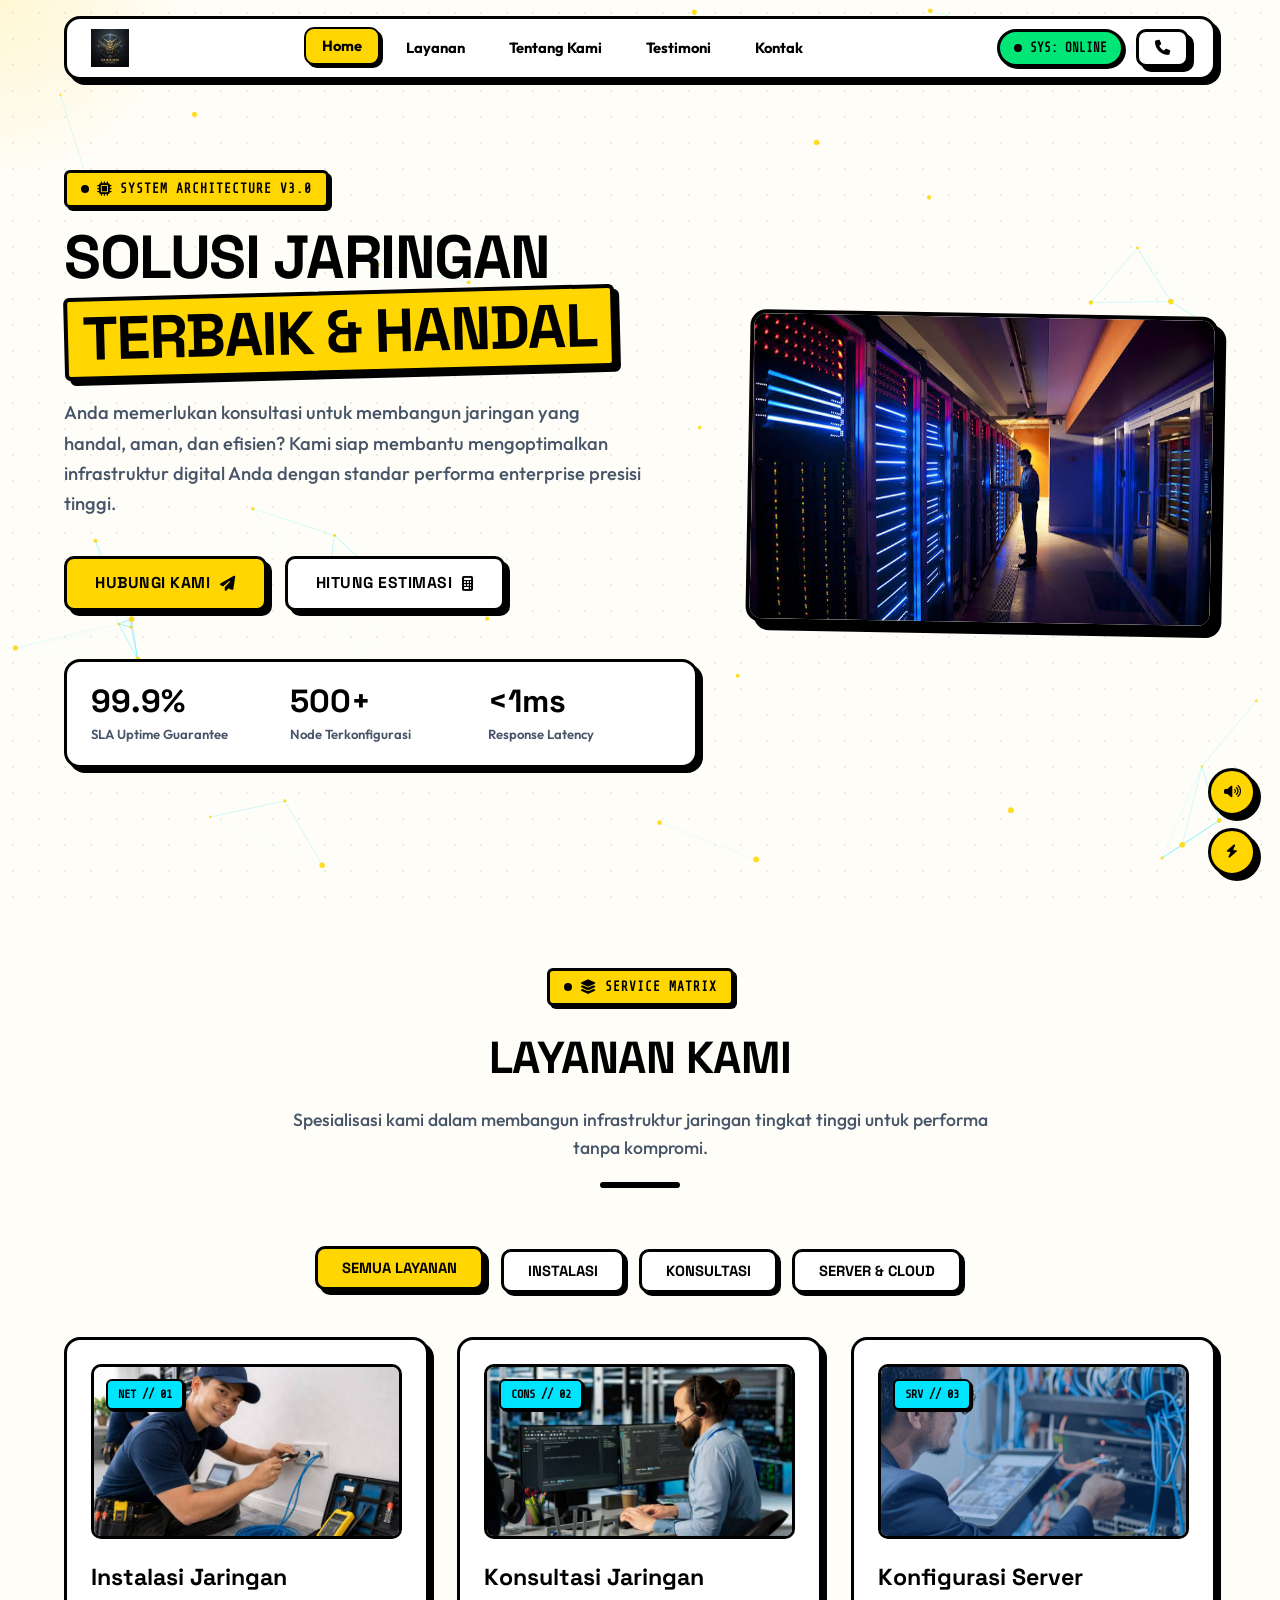
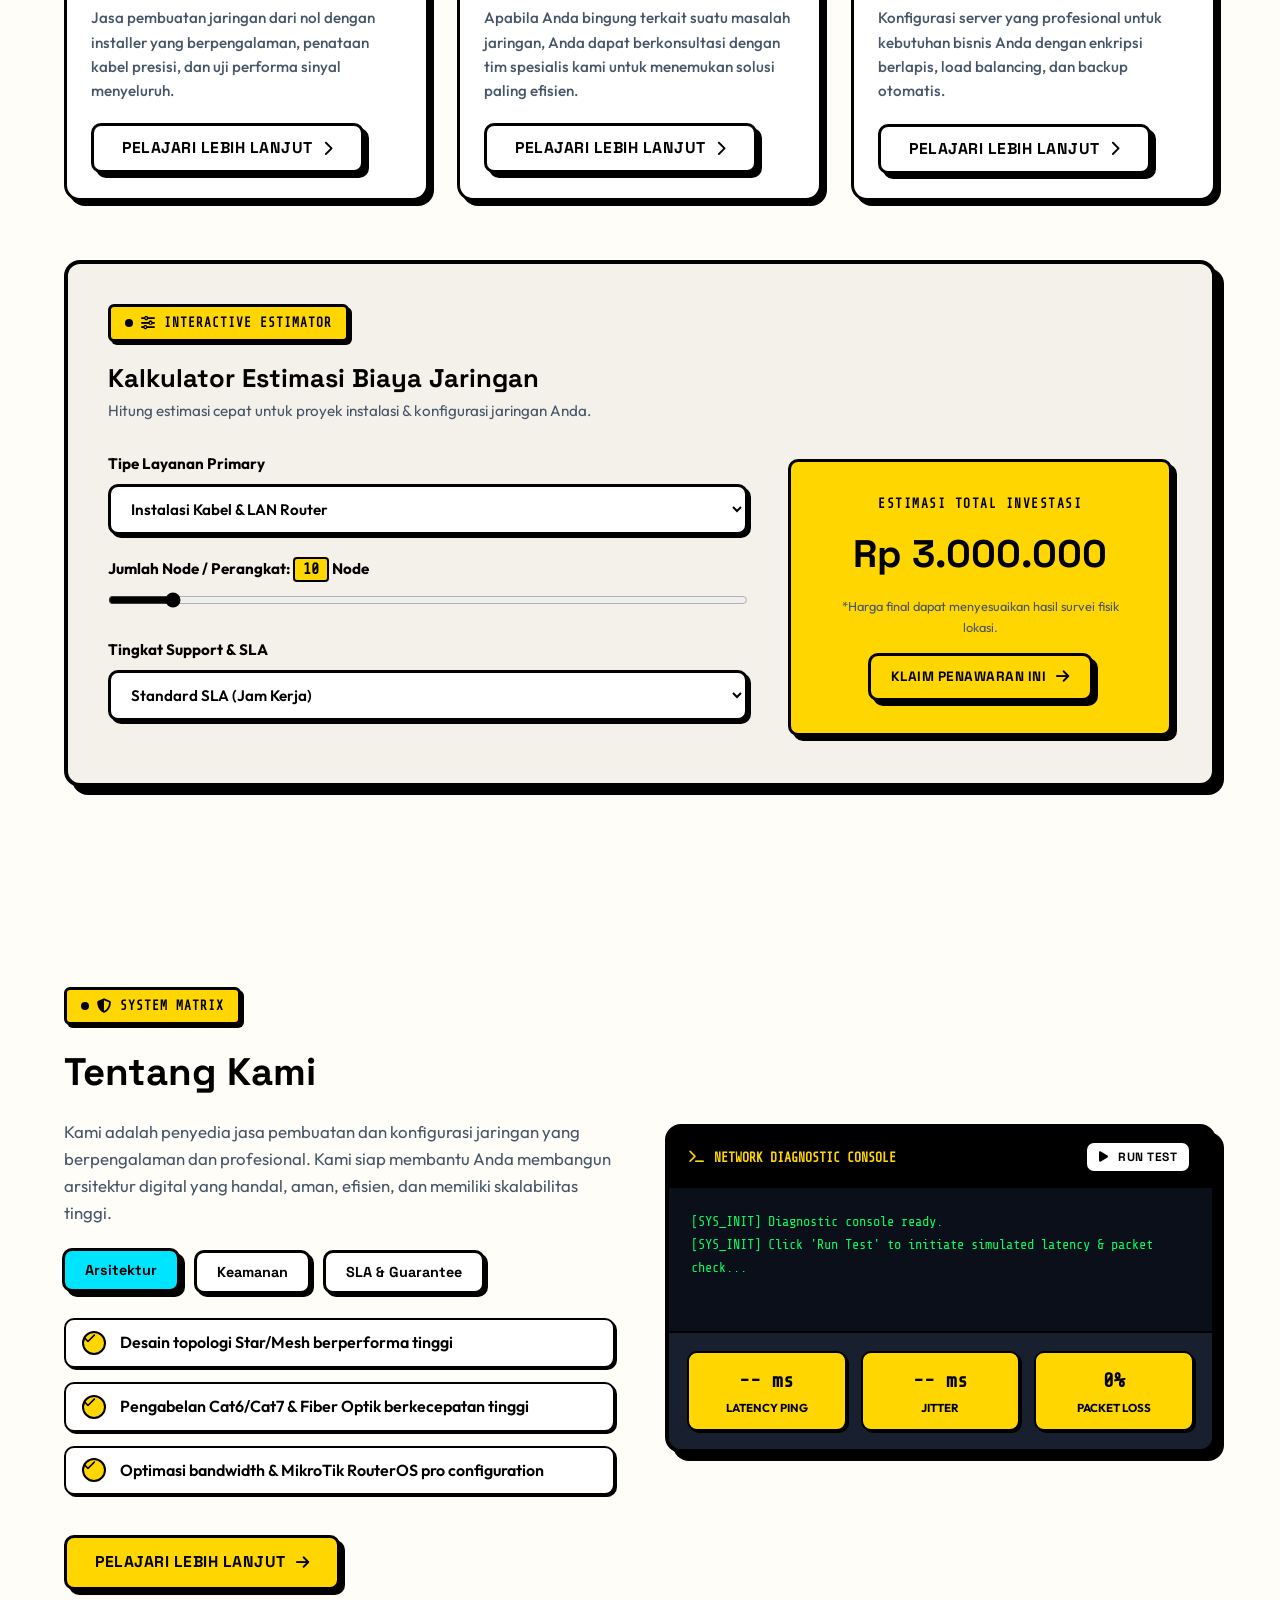
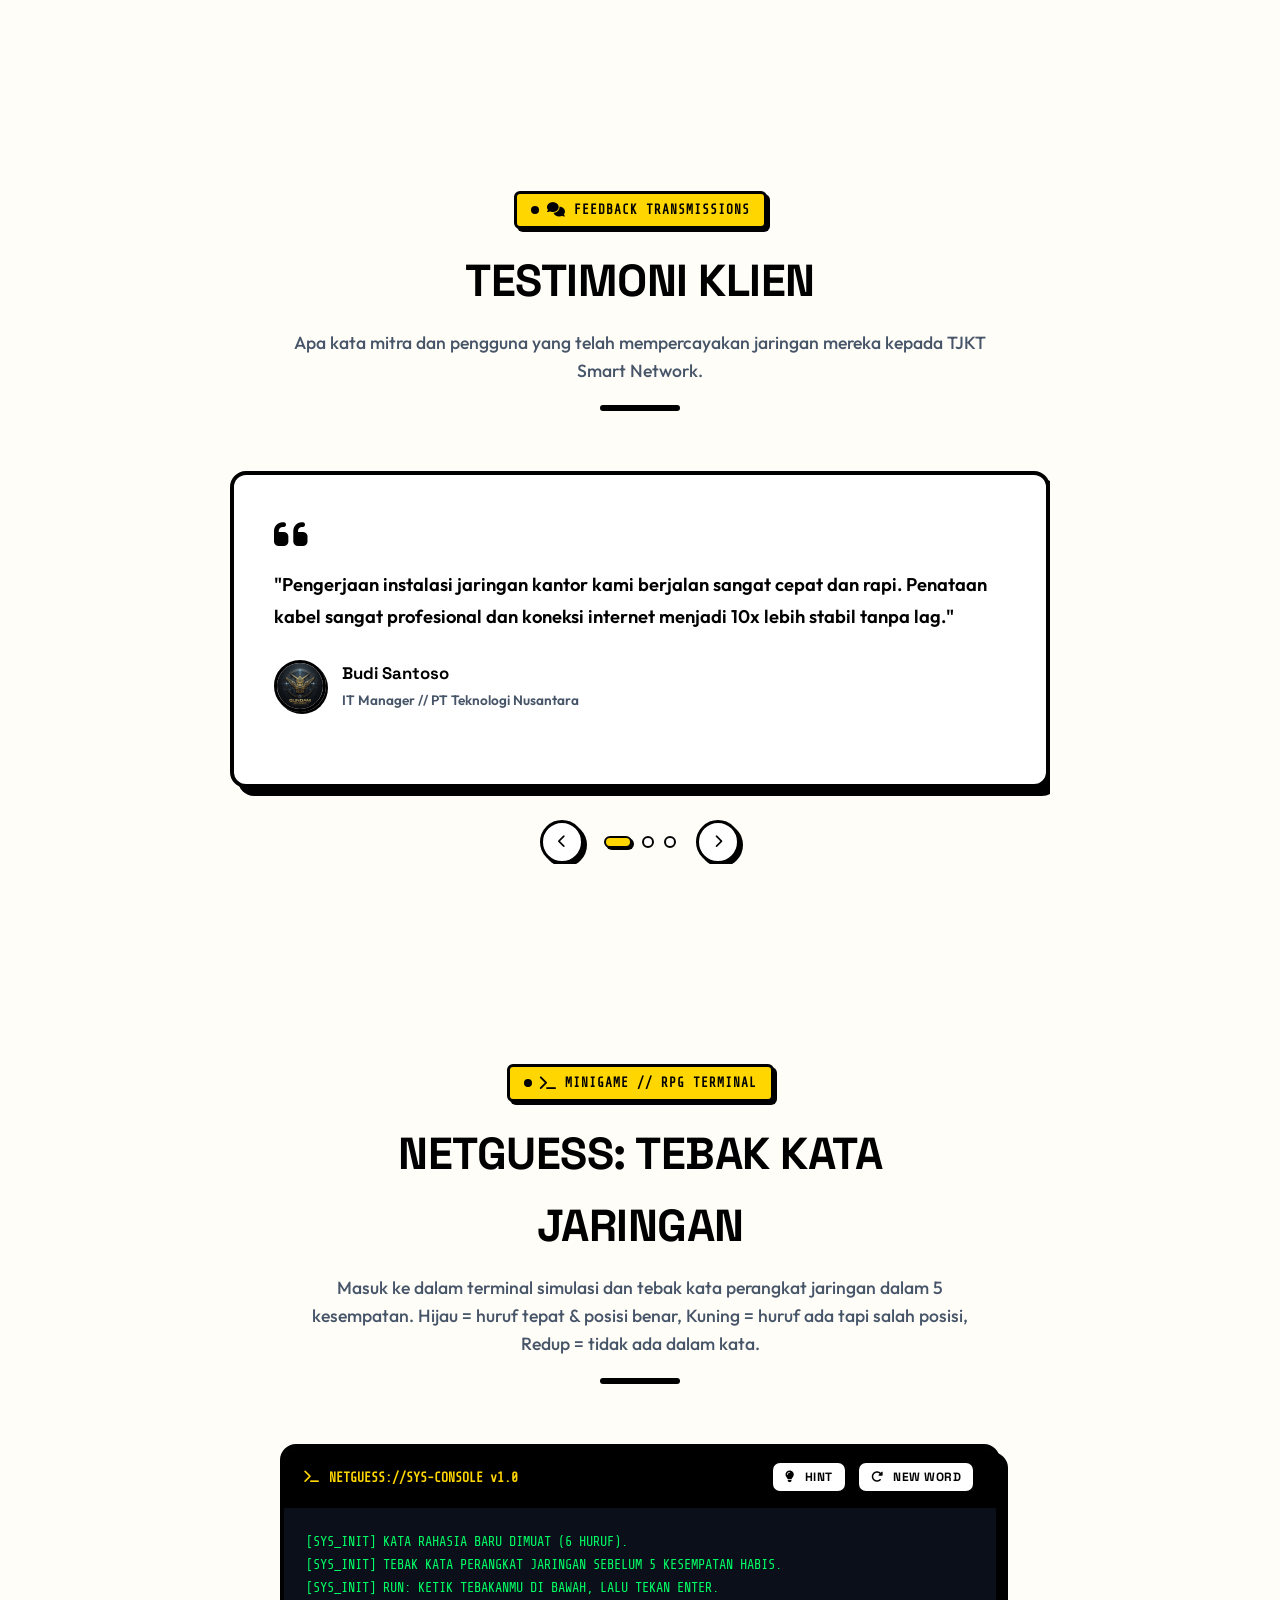
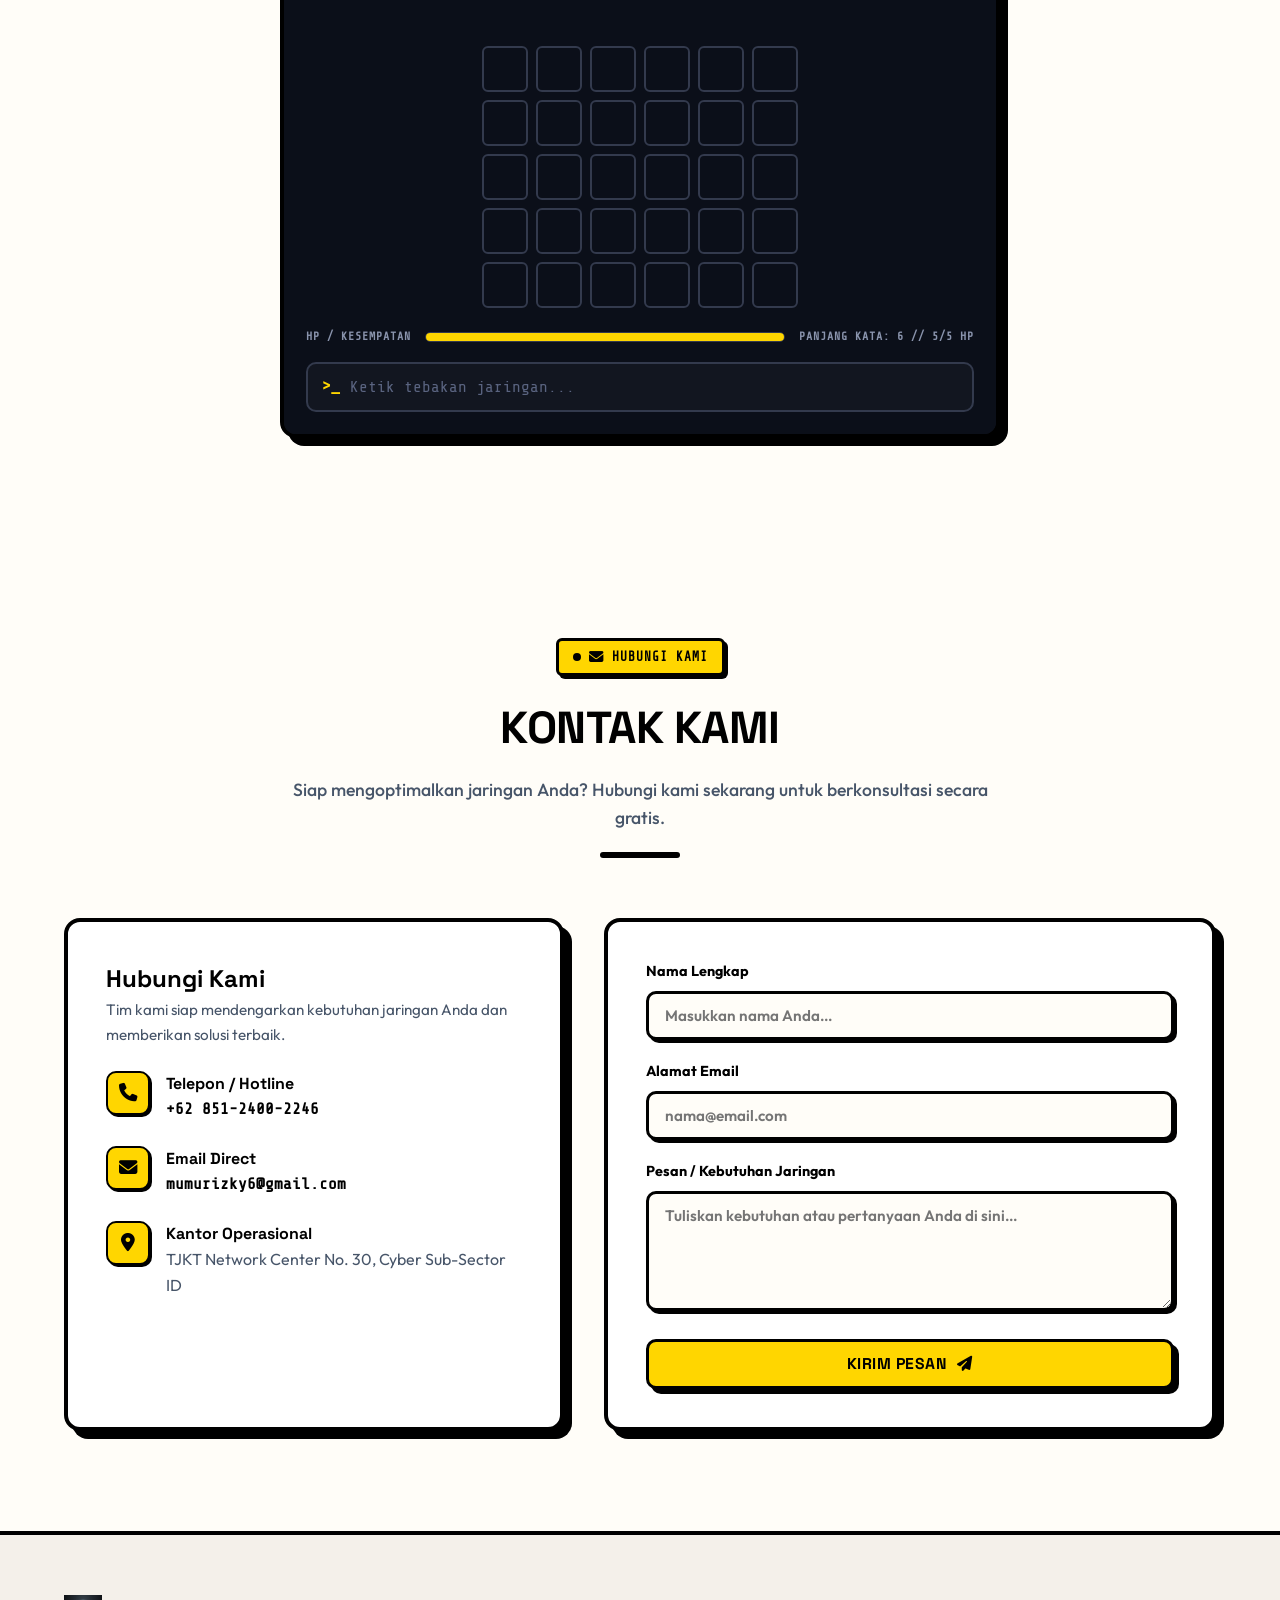
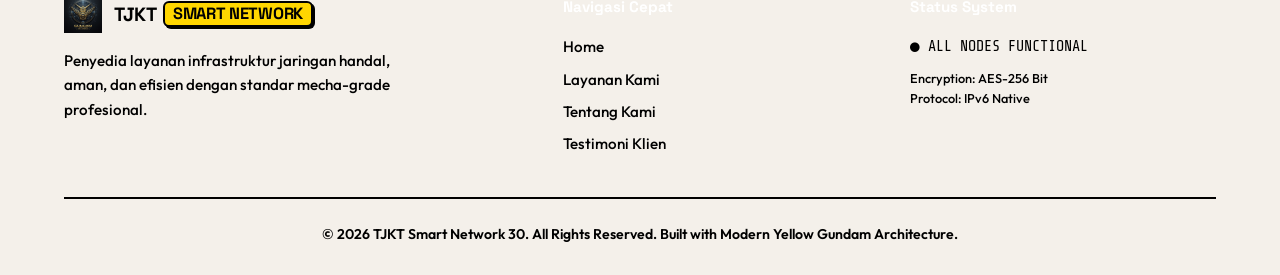
==== index.html @ d160c466 "First Commit" ====
<!DOCTYPE html>
<html lang="id">

<head>
    <meta charset="UTF-8">
    <meta name="viewport" content="width=device-width, initial-scale=1.0">
    <meta name="description"
        content="TJKT Smart Network - Solusi Jaringan Terbaik, Handal, Aman, dan Efisien dengan Teknologi Modern & Support 24/7.">
    <title>TJKT Smart Network || Solusi Jaringan Terbaik</title>
    <link rel="stylesheet" href="style.css">
    <!-- Font Awesome Icons -->
    <link rel="stylesheet" href="https://cdnjs.cloudflare.com/ajax/libs/font-awesome/6.4.0/css/all.min.css">
</head>

<body>
    <!-- Cursor Spotlight Glow Effect -->
    <div id="cursor-spotlight"></div>

    <!-- Scroll Progress Bar -->
    <div id="scroll-progress"></div>

    <!-- Header Navigation -->
    <header id="header">
        <div class="container">
            <nav>
                <a href="#main" class="nav-brand">
                    <img src="./images/gundam-logo.png" alt="TJKT Logo" class="logo-img"
                        onerror="this.src='./images/logo.png'">

                </a>

                <ul class="nav-list">
                    <li><a href="#main" class="nav-link active">Home</a></li>
                    <li><a href="#services" class="nav-link">Layanan</a></li>
                    <li><a href="#about" class="nav-link">Tentang Kami</a></li>
                    <li><a href="#testimonials" class="nav-link">Testimoni</a></li>
                    <li><a href="#contact" class="nav-link">Kontak</a></li>
                </ul>

                <div class="nav-actions">
                    <div class="sys-badge">
                        <span class="dot"></span> SYS: ONLINE
                    </div>
                    <a href="https://wa.me/+6285124002246" class="btn btn-secondary nav-phone-btn">
                        <i class="fa-solid fa-phone btn-icon"></i>
                    </a>
                    <button class="hamburger" id="hamburger-btn" aria-label="Toggle Navigation">
                        <span></span>
                        <span></span>
                        <span></span>
                    </button>
                </div>
            </nav>
        </div>
    </header>

    <!-- Mobile Navigation Drawer -->
    <div class="mobile-nav-backdrop" id="mobile-backdrop"></div>
    <div class="mobile-nav" id="mobile-drawer">
        <div class="sys-badge" style="width: fit-content; margin-bottom: 20px;">
            <span class="dot"></span> SYS: ONLINE
        </div>
        <a href="#main" class="mobile-link">Home</a>
        <a href="#services" class="mobile-link">Layanan</a>
        <a href="#about" class="mobile-link">Tentang Kami</a>
        <a href="#testimonials" class="mobile-link">Testimoni</a>
        <a href="#contact" class="mobile-link">Kontak</a>
        <a href="" class="btn btn-primary" style="margin-top: 20px;">
            <i class="fa-solid fa-phone">0851-2400-2246</i>
        </a>
    </div>

    <!-- MAIN HERO SECTION -->
    <section id="main">
        <canvas id="net-canvas" aria-hidden="true"></canvas>
        <div class="container">
            <div class="hero-wrapper">
                <div class="hero-content" data-fly>
                    <div class="hud-tag">
                        <i class="fa-solid fa-microchip"></i> SYSTEM ARCHITECTURE v3.0
                    </div>
                    <h1 class="hero-title">
                        Solusi Jaringan <br>
                        <span class="highlight">Terbaik & Handal</span>
                    </h1>
                    <p class="hero-subtitle">
                        Anda memerlukan konsultasi untuk membangun jaringan yang handal, aman, dan efisien? Kami siap
                        membantu mengoptimalkan infrastruktur digital Anda dengan standar performa enterprise presisi
                        tinggi.
                    </p>
                    <div class="hero-cta">
                        <a href="#contact" class="btn btn-primary">
                            <span>Hubungi Kami</span>
                            <i class="fa-solid fa-paper-plane btn-icon"></i>
                        </a>
                        <a href="#calculator" class="btn btn-secondary">
                            <span>Hitung Estimasi</span>
                            <i class="fa-solid fa-calculator btn-icon"></i>
                        </a>
                    </div>

                    <!-- Live Stats HUD -->
                    <div class="hero-stats">
                        <div class="stat-item">
                            <div class="stat-number"><span class="counter" data-target="99">0</span>.9%</div>
                            <div class="stat-label">SLA Uptime Guarantee</div>
                        </div>
                        <div class="stat-item">
                            <div class="stat-number"><span class="counter" data-target="500">0</span>+</div>
                            <div class="stat-label">Node Terkonfigurasi</div>
                        </div>
                        <div class="stat-item">
                            <div class="stat-number">&lt;<span class="counter" data-target="1">0</span>ms</div>
                            <div class="stat-label">Response Latency</div>
                        </div>
                    </div>
                </div>

                <div class="hero-visual" data-fly data-fly-speed="1.2">
                    <div class="mecha-frame">
                        <img src="./images/server.jpg" alt="TJKT Network Control Center" class="mecha-img"
                            onerror="this.src='./images/network-engineer.png'">
                    </div>
                </div>
            </div>
        </div>
    </section>

    <!-- SERVICES SECTION -->
    <section id="services">
        <div class="container">
            <div class="section-header" data-reveal>
                <div class="hud-tag"><i class="fa-solid fa-layer-group"></i> SERVICE MATRIX</div>
                <h2>Layanan Kami</h2>
                <p>Spesialisasi kami dalam membangun infrastruktur jaringan tingkat tinggi untuk performa tanpa
                    kompromi.</p>
                <div class="hud-line"></div>
            </div>

            <!-- Services Filter Tabs -->
            <div class="services-filter" data-reveal style="--reveal-delay: 0.1s;">
                <button class="filter-btn active" data-filter="all">Semua Layanan</button>
                <button class="filter-btn" data-filter="instalasi">Instalasi</button>
                <button class="filter-btn" data-filter="konsultasi">Konsultasi</button>
                <button class="filter-btn" data-filter="server">Server & Cloud</button>
            </div>

            <div class="services-grid">
                <!-- Service 1 -->
                <div class="service-card" data-category="instalasi" data-reveal style="--reveal-delay: 0s;">
                    <div class="service-img-wrapper">
                        <span class="service-badge">NET // 01</span>
                        <img src="./images/instalasi-jaringan.jpg" alt="Instalasi Jaringan" class="service-img">
                    </div>
                    <h3>Instalasi Jaringan</h3>
                    <p>Jasa pembuatan jaringan dari nol dengan installer yang berpengalaman, penataan kabel presisi, dan
                        uji performa sinyal menyeluruh.</p>
                    <button class="btn btn-secondary open-modal-btn" data-service="instalasi">
                        Pelajari Lebih Lanjut <i class="fa-solid fa-chevron-right btn-icon"></i>
                    </button>
                </div>

                <!-- Service 2 -->
                <div class="service-card" data-category="konsultasi" data-reveal style="--reveal-delay: 0.15s;">
                    <div class="service-img-wrapper">
                        <span class="service-badge">CONS // 02</span>
                        <img src="./images/it-support.jpg" alt="Konsultasi Jaringan" class="service-img">
                    </div>
                    <h3>Konsultasi Jaringan</h3>
                    <p>Apabila Anda bingung terkait suatu masalah jaringan, Anda dapat berkonsultasi dengan tim
                        spesialis kami untuk menemukan solusi paling efisien.</p>
                    <button class="btn btn-secondary open-modal-btn" data-service="konsultasi">
                        Pelajari Lebih Lanjut <i class="fa-solid fa-chevron-right btn-icon"></i>
                    </button>
                </div>

                <!-- Service 3 -->
                <div class="service-card" data-category="server" data-reveal style="--reveal-delay: 0.3s;">
                    <div class="service-img-wrapper">
                        <span class="service-badge">SRV // 03</span>
                        <img src="./images/instalasi-server.jpg" alt="Konfigurasi Server" class="service-img">
                    </div>
                    <h3>Konfigurasi Server</h3>
                    <p>Konfigurasi server yang profesional untuk kebutuhan bisnis Anda dengan enkripsi berlapis, load
                        balancing, dan backup otomatis.</p>
                    <button class="btn btn-secondary open-modal-btn" data-service="server">
                        Pelajari Lebih Lanjut <i class="fa-solid fa-chevron-right btn-icon"></i>
                    </button>
                </div>
            </div>

            <!-- INTERACTIVE NETWORK COST ESTIMATOR CALCULATOR -->
            <div class="calculator-box" id="calculator" data-reveal style="--reveal-delay: 0.1s;">
                <div class="hud-tag"><i class="fa-solid fa-sliders"></i> INTERACTIVE ESTIMATOR</div>
                <h3 style="font-family: var(--font-heading); font-size: 1.6rem; color: black;">Kalkulator
                    Estimasi Biaya Jaringan</h3>
                <p style="color: var(--text-muted); font-size: 0.95rem;">Hitung estimasi cepat untuk proyek instalasi &
                    konfigurasi jaringan Anda.</p>

                <div class="calc-grid">
                    <div class="calc-inputs">
                        <div class="calc-field">
                            <label for="calc-service-type">Tipe Layanan Primary</label>
                            <select id="calc-service-type">
                                <option value="1500000">Instalasi Kabel & LAN Router</option>
                                <option value="2500000">Audit & Konsultasi Arsitektur</option>
                                <option value="4000000">Konfigurasi Server & Firewall Pro</option>
                                <option value="6000000">Paket Enterprise Full-Stack</option>
                            </select>
                        </div>

                        <div class="calc-field">
                            <label for="calc-nodes">Jumlah Node / Perangkat: <span id="nodes-val"
                                    class="range-val">10</span> Node</label>
                            <input type="range" id="calc-nodes" min="1" max="100" value="10">
                        </div>

                        <div class="calc-field">
                            <label for="calc-support">Tingkat Support & SLA</label>
                            <select id="calc-support">
                                <option value="1.0">Standard SLA (Jam Kerja)</option>
                                <option value="1.25">Priority 24/7 (Respon 2 Jam)</option>
                                <option value="1.5">Overdrive VIP 24/7 (Respon &lt;15 Mnt)</option>
                            </select>
                        </div>
                    </div>

                    <div class="calc-result">
                        <div class="calc-price-title">ESTIMASI TOTAL INVESTASI</div>
                        <div class="calc-price-amount" id="total-price-display">Rp 2.500.000</div>
                        <p style="font-size: 0.8rem; color: var(--text-muted); margin-bottom: 16px;">*Harga final dapat
                            menyesuaikan hasil survei fisik lokasi.</p>
                        <a href="#contact" class="btn btn-primary" style="padding: 10px 20px; font-size: 0.85rem;">
                            Klaim Penawaran Ini <i class="fa-solid fa-arrow-right btn-icon"></i>
                        </a>
                    </div>
                </div>
            </div>
        </div>
    </section>

    <!-- ABOUT SECTION & DIAGNOSTIC SIMULATOR -->
    <section id="about">
        <div class="container">
            <div class="about-wrapper">
                <div class="about-content" data-reveal>
                    <div class="hud-tag"><i class="fa-solid fa-shield-halved"></i> SYSTEM MATRIX</div>
                    <h2
                        style="font-family: var(--font-heading); font-size: 2.4rem; font-weight: 700; margin-bottom: 16px;">
                        Tentang Kami</h2>
                    <p style="color: var(--text-muted); font-size: 1.05rem; margin-bottom: 24px;">
                        Kami adalah penyedia jasa pembuatan dan konfigurasi jaringan yang berpengalaman dan profesional.
                        Kami siap membantu Anda membangun arsitektur digital yang handal, aman, efisien, dan memiliki
                        skalabilitas tinggi.
                    </p>

                    <!-- Interactive Specification Tabs -->
                    <div class="about-tabs">
                        <button class="tab-btn active" data-tab="arch">Arsitektur</button>
                        <button class="tab-btn" data-tab="security">Keamanan</button>
                        <button class="tab-btn" data-tab="sla">SLA & Guarantee</button>
                    </div>

                    <div class="tab-content active" id="tab-arch">
                        <div class="spec-list">
                            <div class="spec-item"><i class="fa-solid fa-check spec-icon"></i> Desain topologi Star/Mesh
                                berperforma tinggi</div>
                            <div class="spec-item"><i class="fa-solid fa-check spec-icon"></i> Pengabelan Cat6/Cat7 &
                                Fiber Optik berkecepatan tinggi</div>
                            <div class="spec-item"><i class="fa-solid fa-check spec-icon"></i> Optimasi bandwidth &
                                MikroTik RouterOS pro configuration</div>
                        </div>
                    </div>

                    <div class="tab-content" id="tab-security">
                        <div class="spec-list">
                            <div class="spec-item"><i class="fa-solid fa-check spec-icon"></i> Proteksi Firewall
                                multi-layer & Anti-DDoS</div>
                            <div class="spec-item"><i class="fa-solid fa-check spec-icon"></i> Enkripsi VPN site-to-site
                                aman untuk cabang usaha</div>
                            <div class="spec-item"><i class="fa-solid fa-check spec-icon"></i> Isolasi VLAN untuk
                                jaringan tamu dan internal</div>
                        </div>
                    </div>

                    <div class="tab-content" id="tab-sla">
                        <div class="spec-list">
                            <div class="spec-item"><i class="fa-solid fa-check spec-icon"></i> Garansi pemeliharaan
                                hingga 12 Bulan</div>
                            <div class="spec-item"><i class="fa-solid fa-check spec-icon"></i> Layanan tim tanggap
                                darurat 24/7</div>
                            <div class="spec-item"><i class="fa-solid fa-check spec-icon"></i> Monitoring kesehatan
                                server & jaringan real-time</div>
                        </div>
                    </div>

                    <a href="#contact" class="btn btn-primary" style="margin-top: 16px;">
                        Pelajari Lebih Lanjut <i class="fa-solid fa-arrow-right btn-icon"></i>
                    </a>
                </div>

                <!-- LIVE NETWORK DIAGNOSTIC WIDGET -->
                <div class="diagnostic-panel" data-reveal style="--reveal-delay: 0.15s;">
                    <div class="diag-header">
                        <div class="diag-title"><i class="fa-solid fa-terminal"></i> NETWORK DIAGNOSTIC CONSOLE</div>
                        <button class="btn btn-secondary" id="run-diag-btn"
                            style="padding: 6px 12px; font-size: 0.75rem;">
                            <i class="fa-solid fa-play"></i> Run Test
                        </button>
                    </div>

                    <div class="diag-screen" id="diag-console">
                        [SYS_INIT] Diagnostic console ready.<br>
                        [SYS_INIT] Click 'Run Test' to initiate simulated latency & packet check...
                    </div>

                    <div class="diag-metrics">
                        <div class="metric-box">
                            <div class="metric-val" id="metric-ping">-- ms</div>
                            <div class="metric-lbl">LATENCY PING</div>
                        </div>
                        <div class="metric-box">
                            <div class="metric-val" id="metric-jitter">-- ms</div>
                            <div class="metric-lbl">JITTER</div>
                        </div>
                        <div class="metric-box">
                            <div class="metric-val" id="metric-loss">0%</div>
                            <div class="metric-lbl">PACKET LOSS</div>
                        </div>
                    </div>
                </div>
            </div>
        </div>
    </section>

    <!-- TESTIMONIALS SECTION -->
    <section id="testimonials">
        <div class="container">
            <div class="section-header" data-reveal>
                <div class="hud-tag"><i class="fa-solid fa-comments"></i> FEEDBACK TRANSMISSIONS</div>
                <h2>Testimoni Klien</h2>
                <p>Apa kata mitra dan pengguna yang telah mempercayakan jaringan mereka kepada TJKT Smart Network.</p>
                <div class="hud-line"></div>
            </div>

            <div class="testimonial-carousel" data-reveal style="--reveal-delay: 0.1s;">
                <div class="testimonial-track" id="testimonial-track">
                    <!-- Testimonial 1 -->
                    <div class="testimonial-card">
                        <i class="fa-solid fa-quote-left quote-icon"></i>
                        <p class="testimonial-text">"Pengerjaan instalasi jaringan kantor kami berjalan sangat cepat dan
                            rapi. Penataan kabel sangat profesional dan koneksi internet menjadi 10x lebih stabil tanpa
                            lag."</p>
                        <div class="testimonial-author">
                            <img src="./images/network.png" alt="Client 1" class="author-avatar"
                                onerror="this.src='./images/gundam-logo.png'">
                            <div class="author-info">
                                <h4>Budi Santoso</h4>
                                <span>IT Manager // PT Teknologi Nusantara</span>
                            </div>
                        </div>
                    </div>

                    <!-- Testimonial 2 -->
                    <div class="testimonial-card">
                        <i class="fa-solid fa-quote-left quote-icon"></i>
                        <p class="testimonial-text">"Sangat terbantu dengan layanan konsultasi TJKT Smart Network.
                            Masalah bottleneck jaringan yang membingungkan tim kami selama berminggu-minggu tuntas dalam
                            sehari!"</p>
                        <div class="testimonial-author">
                            <img src="./images/network.png" alt="Client 2" class="author-avatar"
                                onerror="this.src='./images/gundam-logo.png'">
                            <div class="author-info">
                                <h4>Siti Rahma</h4>
                                <span>Operation Lead // Digital Hub ID</span>
                            </div>
                        </div>
                    </div>

                    <!-- Testimonial 3 -->
                    <div class="testimonial-card">
                        <i class="fa-solid fa-quote-left quote-icon"></i>
                        <p class="testimonial-text">"Konfigurasi server & firewall dari TJKT benar-benar mecha-grade.
                            Keamanan data perusahaan kami terjaga maksimal dan support 24/7 mereka sangat responsif."
                        </p>
                        <div class="testimonial-author">
                            <img src="./images/network.png" alt="Client 3" class="author-avatar"
                                onerror="this.src='./images/gundam-logo.png'">
                            <div class="author-info">
                                <h4>Agus Widi</h4>
                                <span>CTO // Global Commerce System</span>
                            </div>
                        </div>
                    </div>
                </div>

                <!-- Slider Navigation -->
                <div class="carousel-controls">
                    <button class="carousel-btn" id="prev-testi" aria-label="Previous Testimonial">
                        <i class="fa-solid fa-chevron-left"></i>
                    </button>
                    <div class="carousel-dots" id="carousel-dots">
                        <button class="dot-btn active" data-index="0"></button>
                        <button class="dot-btn" data-index="1"></button>
                        <button class="dot-btn" data-index="2"></button>
                    </div>
                    <button class="carousel-btn" id="next-testi" aria-label="Next Testimonial">
                        <i class="fa-solid fa-chevron-right"></i>
                    </button>
                </div>
            </div>
        </div>
    </section>

    <!-- COMMAND-LINE NETWORK WORDLE MINIGAME -->
    <section id="minigame">
        <div class="container">
            <div class="section-header" data-reveal>
                <div class="hud-tag"><i class="fa-solid fa-terminal"></i> MINIGAME // RPG TERMINAL</div>
                <h2>NETGUESS: Tebak Kata Jaringan</h2>
                <p>Masuk ke dalam terminal simulasi dan tebak kata perangkat jaringan dalam 5 kesempatan. Hijau = huruf
                    tepat & posisi benar, Kuning = huruf ada tapi salah posisi, Redup = tidak ada dalam kata.</p>
                <div class="hud-line"></div>
            </div>

            <div class="game-terminal" data-reveal style="--reveal-delay: 0.1s;">
                <div class="game-header">
                    <div class="game-title"><i class="fa-solid fa-terminal"></i> NETGUESS://SYS-CONSOLE v1.0</div>
                    <div class="game-actions">
                        <button class="btn btn-secondary" id="game-hint-btn"
                            style="padding: 6px 12px; font-size: 0.75rem;">
                            <i class="fa-solid fa-lightbulb"></i> Hint
                        </button>
                        <button class="btn btn-secondary" id="game-restart-btn"
                            style="padding: 6px 12px; font-size: 0.75rem;">
                            <i class="fa-solid fa-rotate-right"></i> New Word
                        </button>
                    </div>
                </div>

                <div class="game-body">
                    <!-- Terminal output log -->
                    <div class="game-screen" id="game-screen">
                        [SYS_INIT] SELAMAT DATANG DI NETGUESS TERMINAL.<br>
                        [SYS_INIT] TEBAK KATA PERANGKAT JARINGAN SEBELUM 5 KESEMPATAN HABIS.<br>
                        [SYS_INIT] INPUT: HANYA HURUF A-Z, PANJANG SAMA DENGAN KATA RAHASIA.<br>
                        [SYS_INIT] RUN: KETIK TEBAKANMU DI BAWAH, LALU TEKAN ENTER.
                    </div>

                    <!-- Guess grid -->
                    <div class="game-grid" id="game-grid"></div>

                    <!-- HP / attempt bar -->
                    <div class="game-hud">
                        <div class="hp-label">HP / KESEMPATAN</div>
                        <div class="hp-bar">
                            <div class="hp-fill" id="hp-fill"></div>
                        </div>
                        <div class="game-word-len" id="game-word-len">PANJANG KATA: --</div>
                    </div>

                    <!-- Input line -->
                    <div class="game-input-row">
                        <span class="game-prompt">&gt;_</span>
                        <input type="text" id="game-input" autocomplete="off" spellcheck="false"
                            placeholder="Ketik tebakan jaringan..." />
                    </div>
                </div>
            </div>
        </div>
    </section>

    <!-- CONTACT SECTION -->
    <section id="contact">
        <div class="container">
            <div class="section-header" data-reveal>
                <div class="hud-tag"><i class="fa-solid fa-envelope"></i> HUBUNGI KAMI</div>
                <h2>Kontak Kami</h2>
                <p>Siap mengoptimalkan jaringan Anda? Hubungi kami sekarang untuk berkonsultasi secara gratis.</p>
                <div class="hud-line"></div>
            </div>

            <div class="contact-wrapper">
                <div class="contact-info-card" data-reveal>
                    <h3 style="font-family: var(--font-heading); font-size: 1.5rem; color: var(--text-black);">Hubungi
                        Kami</h3>
                    <p style="color: var(--text-muted); font-size: 0.95rem;">Tim kami siap mendengarkan kebutuhan
                        jaringan Anda dan memberikan solusi terbaik.</p>

                    <div class="info-item">
                        <div class="info-icon"><i class="fa-solid fa-phone"></i></div>
                        <div>
                            <h4 style="font-family: var(--font-heading); color: var(--text-black);">Telepon / Hotline
                            </h4>
                            <p style="color: var(--text-black); font-family: var(--font-mono); font-weight: 700;">
                                +62 851-2400-2246</p>
                        </div>
                    </div>

                    <div class="info-item">
                        <div class="info-icon"><i class="fa-solid fa-envelope"></i></div>
                        <div>
                            <h4 style="font-family: var(--font-heading); color: var(--text-black);">Email Direct</h4>
                            <p style="color: var(--text-black); font-family: var(--font-mono); font-weight: 700;">
                                mumurizky6@gmail.com</p>
                        </div>
                    </div>

                    <div class="info-item">
                        <div class="info-icon"><i class="fa-solid fa-location-dot"></i></div>
                        <div>
                            <h4 style="font-family: var(--font-heading); color: var(--text-black);">Kantor Operasional
                            </h4>
                            <p style="color: var(--text-muted);">TJKT Network Center No. 30, Cyber Sub-Sector ID</p>
                        </div>
                    </div>
                </div>

                <div class="contact-form" data-reveal style="--reveal-delay: 0.15s;">
                    <form id="contactForm">
                        <div class="form-group">
                            <label for="name">Nama Lengkap</label>
                            <input type="text" id="name" name="name" class="form-control"
                                placeholder="Masukkan nama Anda..." required>
                        </div>
                        <div class="form-group">
                            <label for="email">Alamat Email</label>
                            <input type="email" id="email" name="email" class="form-control"
                                placeholder="nama@email.com" required>
                        </div>
                        <div class="form-group">
                            <label for="message">Pesan / Kebutuhan Jaringan</label>
                            <textarea id="message" name="message" class="form-control"
                                placeholder="Tuliskan kebutuhan atau pertanyaan Anda di sini..." required></textarea>
                        </div>
                        <button type="submit" class="btn btn-primary" style="width: 100%;">
                            <span>Kirim Pesan</span>
                            <i class="fa-solid fa-paper-plane btn-icon"></i>
                        </button>
                    </form>
                </div>
            </div>
        </div>
    </section>

    <!-- FOOTER -->
    <footer>
        <div class="container">
            <div class="footer-grid">
                <div>
                    <a href="#main" class="nav-brand" style="margin-bottom: 16px; display: inline-flex;">
                        <img src="./images/gundam-logo.png" alt="TJKT Logo" class="logo-img"
                            onerror="this.src='./images/logo.png'">
                        <span class="brand-text">TJKT <span>SMART NETWORK</span></span>
                    </a>
                    <p style="max-width: 360px;">Penyedia layanan infrastruktur jaringan handal, aman, dan efisien
                        dengan standar mecha-grade profesional.</p>
                </div>

                <div>
                    <h4 style="font-family: var(--font-heading); color: var(--text-white); margin-bottom: 16px;">
                        Navigasi Cepat</h4>
                    <ul style="display: flex; flex-direction: column; gap: 8px;">
                        <li><a href="#main">Home</a></li>
                        <li><a href="#services">Layanan Kami</a></li>
                        <li><a href="#about">Tentang Kami</a></li>
                        <li><a href="#testimonials">Testimoni Klien</a></li>
                    </ul>
                </div>

                <div>
                    <h4 style="font-family: var(--font-heading); color: var(--text-white); margin-bottom: 16px;">Status
                        System</h4>
                    <p style="font-family: var(--font-mono); color: var(--accent-cyan);"><i class="fa-solid fa-circle"
                            style="font-size: 0.6rem;"></i> ALL NODES FUNCTIONAL</p>
                    <p style="font-size: 0.8rem; margin-top: 8px;">Encryption: AES-256 Bit<br>Protocol: IPv6 Native</p>
                </div>
            </div>

            <div class="footer-bottom">
                <p>&copy; 2026 TJKT Smart Network 30. All Rights Reserved. Built with Modern Yellow Gundam Architecture.
                </p>
            </div>
        </div>
    </footer>

    <!-- SERVICE DETAIL MODAL -->
    <div class="modal-overlay" id="service-modal">
        <div class="modal-container">
            <button class="modal-close" id="modal-close-btn">&times;</button>
            <div class="hud-tag" id="modal-badge">SERVICE SPECIFICATION</div>
            <h3 id="modal-title"
                style="font-family: var(--font-heading); font-size: 1.8rem; margin-bottom: 16px; color: var(--text-white);">
                Detail Layanan</h3>
            <div id="modal-body"
                style="color: var(--text-muted); font-size: 1rem; line-height: 1.7; margin-bottom: 24px;">
                Deskripsi detail layanan akan muncul di sini...
            </div>
            <a href="#contact" class="btn btn-primary" id="modal-cta-btn" style="width: 100%;">
                Konsultasikan Layanan Ini <i class="fa-solid fa-arrow-right btn-icon"></i>
            </a>
        </div>
    </div>

    <!-- FLOATING HUD CONTROLS (SOUND FX & OVERDRIVE MODE) -->
    <div class="floating-hud">
        <button class="hud-btn" id="sound-toggle-btn" title="Toggle Tactical Audio FX">
            <i class="fa-solid fa-volume-high"></i>
        </button>
        <button class="hud-btn" id="overdrive-toggle-btn" title="Toggle Overdrive Yellow Mode">
            <i class="fa-solid fa-bolt"></i>
        </button>
    </div>

    <!-- TOAST NOTIFICATION POPUP -->
    <div class="toast-notification" id="toast">
        <i class="fa-solid fa-circle-check" style="color: var(--gundam-yellow); font-size: 1.2rem;"></i>
        <span id="toast-message">Transmisi Berhasil Dikirim!</span>
    </div>

    <!-- JAVASCRIPT LOGIC -->
    <script src="index.js"></script>
    <script async type='module'
        src='https://interfaces.zapier.com/assets/web-components/zapier-interfaces/zapier-interfaces.esm.js'></script>
    <zapier-interfaces-chatbot-embed is-popup='true' chatbot-id='cmsh1l98l0036tzkamadkylzg'
        class="zapier-bot"></zapier-interfaces-chatbot-embed>
</body>

</html>
---- style.css ----
@import url('https://fonts.googleapis.com/css2?family=Outfit:wght@400;500;600;700;800;900&family=Space+Grotesk:wght@500;600;700;800&family=Share+Tech+Mono&display=swap');

:root {
    /* Neobrutalism Base Colors */
    --bg-main: #FFFDF8;
    --bg-surface: #F4F0EA;
    --bg-card: #FFFFFF;
    --bg-dark-card: #121620;

    /* Neobrutalism High-Energy Palette */
    --neo-yellow: #FFD600;
    --neo-yellow-light: #FFF066;
    --neo-cyan: #00E5FF;
    --neo-pink: #FF3366;
    --neo-green: #00E676;
    --neo-purple: #9D4EDD;
    --neo-orange: #FF9100;
    --neo-blue: #3B82F6;

    /* Typography & Line Colors */
    --text-black: #000000;
    --text-muted: #475569;
    --text-white: #FFFFFF;
    --border-black: #000000;

    /* Neobrutalism Borders & Offset Shadows */
    --border-width-sm: 2px;
    --border-width-md: 3px;
    --border-width-lg: 4px;

    --shadow-sm: 3px 3px 0px #000000;
    --shadow-md: 5px 5px 0px #000000;
    --shadow-lg: 8px 8px 0px #000000;
    --shadow-xl: 12px 12px 0px #000000;

    /* Border Radius (Slightly rounded or sharp corners) */
    --radius-sm: 6px;
    --radius-md: 10px;
    --radius-lg: 16px;
    --radius-pill: 9999px;

    /* Typography */
    --font-heading: 'Space Grotesk', sans-serif;
    --font-body: 'Outfit', sans-serif;
    --font-mono: 'Share Tech Mono', monospace;

    /* Easing */
    --ease-bounce: cubic-bezier(0.34, 1.56, 0.64, 1);
    --ease-out-expo: cubic-bezier(0.16, 1, 0.3, 1);
}

/* Light / High-Contrast Overdrive Mode Toggle */
body.overdrive-mode {
    --bg-main: #FFDE59;
    --bg-surface: #FFE885;
    --bg-card: #FFFFFF;
    --neo-yellow: #00E5FF;
}

/* Base Reset */
* {
    margin: 0;
    padding: 0;
    box-sizing: border-box;
}

html {
    scroll-behavior: smooth;
    font-size: 16px;
}

body {
    font-family: var(--font-body);
    background-color: var(--bg-main);
    color: var(--text-black);
    line-height: 1.6;
    overflow-x: hidden;
    position: relative;
    -webkit-font-smoothing: antialiased;
}

/* Neobrutalism Polka-Dot Grid Pattern */
body::before {
    content: '';
    position: fixed;
    top: 0;
    left: 0;
    width: 100vw;
    height: 100vh;
    background-image: radial-gradient(#000000 1.5px, transparent 1.5px);
    background-size: 26px 26px;
    opacity: 0.07;
    pointer-events: none;
    z-index: 0;
}

/* Cursor Spotlight */
#cursor-spotlight {
    position: fixed;
    width: 380px;
    height: 380px;
    border-radius: 50%;
    background: radial-gradient(circle, rgba(255, 214, 0, 0.15) 0%, rgba(255, 214, 0, 0) 70%);
    pointer-events: none;
    transform: translate(-50%, -50%);
    z-index: 1;
    transition: width 0.3s, height 0.3s;
}

a {
    text-decoration: none;
    color: inherit;
    transition: all 0.2s var(--ease-bounce);
}

ul {
    list-style: none;
}

img {
    max-width: 100%;
    height: auto;
    display: block;
}

.container {
    max-width: 1200px;
    width: 90%;
    margin: 0 auto;
    position: relative;
    z-index: 2;
}

/* Neobrutalism Badges & Tags */
.hud-tag {
    font-family: var(--font-mono);
    font-size: 0.8rem;
    font-weight: 700;
    color: var(--text-black);
    letter-spacing: 1px;
    text-transform: uppercase;
    display: inline-flex;
    align-items: center;
    gap: 8px;
    background: var(--neo-yellow);
    padding: 6px 14px;
    border: var(--border-width-md) solid var(--border-black);
    border-radius: var(--radius-sm);
    box-shadow: var(--shadow-sm);
    margin-bottom: 16px;
}

.hud-tag i {
    font-size: 0.9rem;
}

.hud-tag::before {
    content: '';
    width: 8px;
    height: 8px;
    background: var(--border-black);
    border-radius: 50%;
}

.section-header {
    text-align: center;
    max-width: 700px;
    margin: 0 auto 60px auto;
}

.section-header h2 {
    font-family: var(--font-heading);
    font-size: 2.8rem;
    font-weight: 800;
    color: var(--text-black);
    letter-spacing: -0.5px;
    text-transform: uppercase;
    margin-bottom: 12px;
}

.section-header p {
    color: var(--text-muted);
    font-size: 1.1rem;
    font-weight: 500;
    line-height: 1.6;
}

.hud-line {
    width: 80px;
    height: 6px;
    background: var(--text-black);
    margin: 20px auto 0 auto;
    border-radius: var(--radius-pill);
}

/* BUTTON SYSTEM - Tactile Neobrutalism Buttons */
.btn {
    display: inline-flex;
    align-items: center;
    justify-content: center;
    gap: 10px;
    padding: 12px 28px;
    font-family: var(--font-heading);
    font-size: 0.98rem;
    font-weight: 700;
    text-transform: uppercase;
    letter-spacing: 0.5px;
    border-radius: var(--radius-md);
    cursor: pointer;
    border: var(--border-width-md) solid var(--border-black);
    outline: none;
    position: relative;
    z-index: 1;
    transition: all 0.15s var(--ease-bounce);
}

.btn-primary {
    background: var(--neo-yellow);
    color: var(--text-black);
    box-shadow: var(--shadow-md);
}

.btn-primary:hover {
    background: var(--neo-yellow-light);
    transform: translate(-3px, -3px);
    box-shadow: var(--shadow-lg);
}

.btn-primary:active {
    transform: translate(2px, 2px);
    box-shadow: var(--shadow-sm);
}

.btn-secondary {
    background: var(--bg-card);
    color: var(--text-black);
    box-shadow: var(--shadow-md);
}

.btn-secondary:hover {
    background: var(--neo-cyan);
    transform: translate(-3px, -3px);
    box-shadow: var(--shadow-lg);
}

.btn-secondary:active {
    transform: translate(2px, 2px);
    box-shadow: var(--shadow-sm);
}

.btn-icon {
    font-size: 0.95rem;
    transition: transform 0.2s ease;
}

.btn:hover .btn-icon {
    transform: translateX(4px);
}

/* System Online Badge */
.sys-badge {
    display: inline-flex;
    align-items: center;
    justify-content: center;
    gap: 8px;
    font-family: var(--font-mono);
    font-size: 0.78rem;
    font-weight: 700;
    color: var(--text-black);
    background: var(--neo-green);
    border: var(--border-width-md) solid var(--border-black);
    padding: 0 14px;
    height: 38px;
    line-height: 1;
    border-radius: var(--radius-pill);
    box-shadow: 2px 2px 0px #000;
}

.sys-badge .dot {
    width: 8px;
    height: 8px;
    background: var(--text-black);
    border-radius: 50%;
}

/* HEADER NAVIGATION */
#header {
    position: fixed;
    top: 16px;
    left: 0;
    width: 100%;
    z-index: 100;
    transition: all 0.3s ease;
}

#header .container {
    background: var(--bg-card);
    border: var(--border-width-md) solid var(--border-black);
    border-radius: var(--radius-lg);
    box-shadow: var(--shadow-md);
    padding: 10px 24px;
}

#header.scrolled .container {
    box-shadow: var(--shadow-lg);
    background: #FFFFFF;
}

nav {
    display: flex;
    align-items: center;
    justify-content: space-between;
}

.nav-brand {
    display: flex;
    align-items: center;
    gap: 12px;
    line-height: 1;
}

.logo-img {
    height: 38px;
    width: auto;
    object-fit: contain;
    display: block;
}

.brand-text {
    font-family: var(--font-heading);
    font-size: 1.2rem;
    font-weight: 800;
    color: var(--text-black);
    letter-spacing: -0.3px;
    display: flex;
    align-items: center;
    gap: 6px;
}

.brand-text span {
    background: var(--neo-yellow);
    color: var(--text-black);
    padding: 3px 8px;
    border: 2px solid #000000;
    border-radius: 6px;
    font-size: 0.85em;
    font-weight: 800;
    box-shadow: 2px 2px 0px #000000;
    display: inline-flex;
    align-items: center;
}

.nav-list {
    display: flex;
    align-items: center;
    gap: 8px;
}

.nav-link {
    font-size: 0.92rem;
    font-weight: 700;
    color: var(--text-black);
    padding: 8px 16px;
    border-radius: var(--radius-md);
    border: 2px solid transparent;
    display: inline-flex;
    align-items: center;
    justify-content: center;
    height: 38px;
    line-height: 1;
    transition: all 0.15s var(--ease-bounce);
}

.nav-link:hover,
.nav-link.active {
    background: var(--neo-yellow);
    border-color: var(--border-black);
    box-shadow: 3px 3px 0px #000000;
    transform: translateY(-2px);
}

.nav-actions {
    display: flex;
    align-items: center;
    gap: 12px;
}

.nav-phone-btn {
    padding: 8px 16px;
    font-size: 0.85rem;
    height: 38px;
    display: inline-flex;
    align-items: center;
    gap: 8px;
    font-weight: 700;
}

.hamburger {
    display: none;
    flex-direction: column;
    gap: 5px;
    background: var(--neo-yellow);
    border: var(--border-width-md) solid var(--border-black);
    box-shadow: 2px 2px 0px #000;
    border-radius: var(--radius-sm);
    cursor: pointer;
    padding: 8px;
}

.hamburger span {
    width: 22px;
    height: 3px;
    background: var(--text-black);
    border-radius: 2px;
}

/* MOBILE NAV DRAWER */
.mobile-nav-backdrop {
    position: fixed;
    top: 0;
    left: 0;
    width: 100vw;
    height: 100vh;
    background: rgba(0, 0, 0, 0.6);
    z-index: 998;
    opacity: 0;
    pointer-events: none;
    transition: opacity 0.3s ease;
}

.mobile-nav-backdrop.show {
    opacity: 1;
    pointer-events: auto;
}

.mobile-nav {
    position: fixed;
    top: 0;
    right: -320px;
    width: 300px;
    height: 100vh;
    background: var(--bg-main);
    border-left: var(--border-width-lg) solid var(--border-black);
    z-index: 999;
    padding: 80px 24px 30px 24px;
    display: flex;
    flex-direction: column;
    gap: 20px;
    transition: right 0.35s var(--ease-out-expo);
}

.mobile-nav.open {
    right: 0;
}

.mobile-link {
    font-family: var(--font-heading);
    font-size: 1.2rem;
    font-weight: 800;
    color: var(--text-black);
    padding: 12px;
    background: var(--bg-card);
    border: var(--border-width-md) solid var(--border-black);
    box-shadow: var(--shadow-sm);
    border-radius: var(--radius-md);
}

.mobile-link:hover {
    background: var(--neo-yellow);
    transform: translate(-2px, -2px);
    box-shadow: var(--shadow-md);
}

/* HERO SECTION */
#main {
    padding-top: 170px;
    padding-bottom: 100px;
    position: relative;
}

.hero-wrapper {
    display: grid;
    grid-template-columns: 1.15fr 0.85fr;
    gap: 50px;
    align-items: center;
}

.hero-title {
    font-family: var(--font-heading);
    font-size: 3.8rem;
    font-weight: 800;
    line-height: 1.1;
    letter-spacing: -1.5px;
    color: var(--text-black);
    margin-bottom: 24px;
    text-transform: uppercase;
}

.hero-title .highlight {
    background: var(--neo-yellow);
    color: var(--text-black);
    padding: 4px 14px;
    border: var(--border-width-lg) solid var(--border-black);
    box-shadow: var(--shadow-md);
    display: inline-block;
    border-radius: var(--radius-sm);
    transform: rotate(-1.5deg);
}

.hero-subtitle {
    color: var(--text-muted);
    font-size: 1.15rem;
    font-weight: 500;
    line-height: 1.65;
    margin-bottom: 36px;
    max-width: 580px;
}

.hero-cta {
    display: flex;
    align-items: center;
    gap: 18px;
    margin-bottom: 48px;
    flex-wrap: wrap;
}

.hero-stats {
    display: grid;
    grid-template-columns: repeat(3, 1fr);
    gap: 16px;
    background: var(--bg-card);
    border: var(--border-width-md) solid var(--border-black);
    border-radius: var(--radius-lg);
    padding: 20px 24px;
    box-shadow: var(--shadow-md);
}

.stat-item {
    text-align: left;
}

.stat-number {
    font-family: var(--font-heading);
    font-size: 2rem;
    font-weight: 800;
    color: var(--text-black);
    line-height: 1.2;
}

.stat-label {
    font-size: 0.82rem;
    font-weight: 600;
    color: var(--text-muted);
    margin-top: 4px;
}

/* HERO VISUAL - Neobrutalist Frame */
.hero-visual {
    position: relative;
}

.mecha-frame {
    position: relative;
    border-radius: var(--radius-lg);
    overflow: hidden;
    border: var(--border-width-lg) solid var(--border-black);
    background: var(--bg-card);
    box-shadow: var(--shadow-lg);
    transform: rotate(1deg);
    transition: all 0.3s var(--ease-bounce);
}

.mecha-frame:hover {
    transform: rotate(0deg) translate(-4px, -4px);
    box-shadow: var(--shadow-xl);
}

.mecha-img {
    width: 100%;
    height: auto;
    object-fit: cover;
    display: block;
}

/* SERVICES SECTION */
#services {
    padding: 100px 0;
    position: relative;
}

.services-filter {
    display: flex;
    justify-content: center;
    gap: 14px;
    margin-bottom: 44px;
    flex-wrap: wrap;
}

.filter-btn {
    background: var(--bg-card);
    color: var(--text-black);
    border: var(--border-width-md) solid var(--border-black);
    padding: 10px 24px;
    border-radius: var(--radius-md);
    font-family: var(--font-heading);
    font-size: 0.92rem;
    font-weight: 700;
    text-transform: uppercase;
    cursor: pointer;
    box-shadow: var(--shadow-sm);
    transition: all 0.15s var(--ease-bounce);
}

.filter-btn:hover,
.filter-btn.active {
    background: var(--neo-yellow);
    transform: translate(-3px, -3px);
    box-shadow: var(--shadow-md);
}

.services-grid {
    display: grid;
    grid-template-columns: repeat(auto-fit, minmax(320px, 1fr));
    gap: 28px;
    margin-bottom: 60px;
}

/* Service Card - Bold Neobrutalism */
.service-card {
    background: var(--bg-card);
    border: var(--border-width-md) solid var(--border-black);
    border-radius: var(--radius-lg);
    padding: 24px;
    box-shadow: var(--shadow-md);
    display: flex;
    flex-direction: column;
    justify-content: space-between;
    transition: all 0.2s var(--ease-bounce);
}

.service-card:hover {
    transform: translate(-4px, -4px);
    box-shadow: var(--shadow-lg);
}

.service-img-wrapper {
    position: relative;
    border-radius: var(--radius-md);
    overflow: hidden;
    border: var(--border-width-md) solid var(--border-black);
    margin-bottom: 20px;
    aspect-ratio: 16/9;
}

.service-img {
    width: 100%;
    height: 100%;
    object-fit: cover;
}

.service-badge {
    position: absolute;
    top: 12px;
    left: 12px;
    font-family: var(--font-mono);
    font-size: 0.75rem;
    font-weight: 700;
    color: var(--text-black);
    background: var(--neo-cyan);
    border: 2px solid var(--border-black);
    padding: 4px 10px;
    border-radius: var(--radius-sm);
    box-shadow: 2px 2px 0px #000;
}

.service-card h3 {
    font-family: var(--font-heading);
    font-size: 1.45rem;
    font-weight: 800;
    color: var(--text-black);
    margin-bottom: 10px;
}

.service-card p {
    color: var(--text-muted);
    font-size: 0.95rem;
    font-weight: 500;
    line-height: 1.6;
    margin-bottom: 20px;
}

.open-modal-btn {
    align-self: flex-start;
}

/* INTERACTIVE CALCULATOR SECTION */
.calculator-box {
    background: var(--bg-surface);
    border: var(--border-width-lg) solid var(--border-black);
    border-radius: var(--radius-lg);
    padding: 40px;
    box-shadow: var(--shadow-lg);
    margin-top: 40px;
}

.calc-grid {
    display: grid;
    grid-template-columns: 1.25fr 0.75fr;
    gap: 40px;
    margin-top: 28px;
    align-items: center;
}

.calc-field {
    margin-bottom: 22px;
}

.calc-field label {
    display: block;
    font-size: 0.95rem;
    font-weight: 700;
    color: var(--text-black);
    margin-bottom: 8px;
}

.range-val {
    color: var(--text-black);
    background: var(--neo-yellow);
    padding: 2px 8px;
    border: 2px solid #000;
    border-radius: 4px;
    font-family: var(--font-mono);
    font-weight: 700;
}

.calc-field select,
.calc-field input[type="range"] {
    width: 100%;
}

.calc-field select {
    background: var(--bg-card);
    border: var(--border-width-md) solid var(--border-black);
    color: var(--text-black);
    padding: 12px 16px;
    border-radius: var(--radius-md);
    font-family: var(--font-body);
    font-size: 0.95rem;
    font-weight: 600;
    outline: none;
    box-shadow: var(--shadow-sm);
    cursor: pointer;
}

.calc-field select:focus {
    background: #FFF9C4;
}

.calc-field input[type="range"] {
    accent-color: #000000;
    cursor: pointer;
}

.calc-result {
    background: var(--neo-yellow);
    border: var(--border-width-md) solid var(--border-black);
    border-radius: var(--radius-md);
    padding: 32px;
    text-align: center;
    box-shadow: var(--shadow-md);
}

.calc-price-title {
    font-family: var(--font-mono);
    font-size: 0.8rem;
    font-weight: 700;
    color: var(--text-black);
    letter-spacing: 1.5px;
    margin-bottom: 8px;
}

.calc-price-amount {
    font-family: var(--font-heading);
    font-size: 2.4rem;
    font-weight: 800;
    color: var(--text-black);
    margin-bottom: 12px;
}

/* ABOUT SECTION & DIAGNOSTICS */
#about {
    padding: 100px 0;
    position: relative;
}

.about-wrapper {
    display: grid;
    grid-template-columns: 1fr 1fr;
    gap: 50px;
    align-items: center;
}

.about-tabs {
    display: flex;
    gap: 12px;
    margin-bottom: 24px;
}

.tab-btn {
    background: var(--bg-card);
    color: var(--text-black);
    border: var(--border-width-md) solid var(--border-black);
    padding: 10px 20px;
    border-radius: var(--radius-md);
    font-family: var(--font-heading);
    font-size: 0.9rem;
    font-weight: 700;
    cursor: pointer;
    box-shadow: var(--shadow-sm);
    transition: all 0.15s var(--ease-bounce);
}

.tab-btn:hover,
.tab-btn.active {
    background: var(--neo-cyan);
    transform: translate(-2px, -2px);
    box-shadow: var(--shadow-md);
}

.tab-content {
    display: none;
    margin-bottom: 24px;
}

.tab-content.active {
    display: block;
    animation: fadeIn 0.3s ease;
}

.spec-list {
    display: flex;
    flex-direction: column;
    gap: 14px;
}

.spec-item {
    display: flex;
    align-items: center;
    gap: 14px;
    font-size: 1rem;
    font-weight: 600;
    color: var(--text-black);
    background: var(--bg-card);
    padding: 10px 16px;
    border: 2px solid #000;
    border-radius: var(--radius-md);
    box-shadow: 2px 2px 0px #000;
}

.spec-icon {
    width: 24px;
    height: 24px;
    border-radius: 50%;
    background: var(--neo-yellow);
    border: 2px solid #000;
    color: var(--text-black);
    display: flex;
    align-items: center;
    justify-content: center;
    font-size: 0.8rem;
    flex-shrink: 0;
}

/* RETRO BRUTALIST DIAGNOSTIC CONSOLE */
.diagnostic-panel {
    background: var(--bg-dark-card);
    border: var(--border-width-lg) solid var(--border-black);
    border-radius: var(--radius-lg);
    overflow: hidden;
    box-shadow: var(--shadow-lg);
}

.diag-header {
    background: #000000;
    padding: 12px 20px;
    display: flex;
    align-items: center;
    justify-content: space-between;
    border-bottom: 2px solid #000;
}

.diag-title {
    font-family: var(--font-mono);
    font-size: 0.82rem;
    font-weight: 700;
    color: var(--neo-yellow);
    display: flex;
    align-items: center;
    gap: 10px;
}

.diag-screen {
    font-family: var(--font-mono);
    font-size: 0.85rem;
    color: #00FF66;
    background: #0B0F19;
    padding: 22px;
    min-height: 145px;
    line-height: 1.7;
    overflow-y: auto;
    border-bottom: 2px solid #000000;
}

.diag-metrics {
    display: grid;
    grid-template-columns: repeat(3, 1fr);
    padding: 18px;
    gap: 14px;
    background: #181F2E;
}

.metric-box {
    text-align: center;
    background: var(--neo-yellow);
    padding: 12px;
    border-radius: var(--radius-md);
    border: 2px solid #000000;
    box-shadow: 2px 2px 0px #000;
}

.metric-val {
    font-family: var(--font-mono);
    font-size: 1.25rem;
    font-weight: 800;
    color: #000000;
}

.metric-lbl {
    font-size: 0.72rem;
    font-weight: 700;
    color: #000000;
    margin-top: 2px;
}

/* TESTIMONIALS SECTION */
#testimonials {
    padding: 100px 0;
    position: relative;
}

.testimonial-carousel {
    max-width: 820px;
    margin: 0 auto;
    overflow: hidden;
}

.testimonial-track {
    display: flex;
    transition: transform 0.4s var(--ease-out-expo);
}

.testimonial-card {
    min-width: 100%;
    background: var(--bg-card);
    border: var(--border-width-lg) solid var(--border-black);
    border-radius: var(--radius-lg);
    padding: 40px;
    box-shadow: var(--shadow-lg);
    position: relative;
}

.quote-icon {
    font-size: 2.4rem;
    color: var(--text-black);
    margin-bottom: 16px;
}

.testimonial-text {
    font-size: 1.15rem;
    font-weight: 600;
    line-height: 1.7;
    color: var(--text-black);
    margin-bottom: 28px;
}

.testimonial-author {
    display: flex;
    align-items: center;
    gap: 16px;
}

.author-avatar {
    width: 52px;
    height: 52px;
    border-radius: 50%;
    object-fit: cover;
    border: 3px solid #000000;
    box-shadow: 2px 2px 0px #000;
}

.author-info h4 {
    font-family: var(--font-heading);
    font-size: 1.05rem;
    font-weight: 800;
    color: var(--text-black);
}

.author-info span {
    font-size: 0.85rem;
    font-weight: 600;
    color: var(--text-muted);
}

.carousel-controls {
    display: flex;
    align-items: center;
    justify-content: center;
    gap: 20px;
    margin-top: 32px;
}

.carousel-btn {
    width: 44px;
    height: 44px;
    border-radius: 50%;
    background: var(--bg-card);
    border: var(--border-width-md) solid var(--border-black);
    color: var(--text-black);
    display: flex;
    align-items: center;
    justify-content: center;
    cursor: pointer;
    box-shadow: var(--shadow-sm);
    transition: all 0.15s ease;
}

.carousel-btn:hover {
    background: var(--neo-yellow);
    transform: translate(-2px, -2px);
    box-shadow: var(--shadow-md);
}

.carousel-dots {
    display: flex;
    gap: 10px;
}

.dot-btn {
    width: 12px;
    height: 12px;
    border-radius: 50%;
    background: var(--bg-card);
    border: 2px solid #000;
    cursor: pointer;
}

.dot-btn.active {
    background: var(--neo-yellow);
    width: 28px;
    border-radius: var(--radius-pill);
    box-shadow: 2px 2px 0px #000;
}

/* CONTACT SECTION */
#contact {
    padding: 100px 0;
    position: relative;
}

.contact-wrapper {
    display: grid;
    grid-template-columns: 0.9fr 1.1fr;
    gap: 40px;
}

.contact-info-card,
.contact-form {
    background: var(--bg-card);
    border: var(--border-width-lg) solid var(--border-black);
    border-radius: var(--radius-lg);
    padding: 38px;
    box-shadow: var(--shadow-lg);
}

.info-item {
    display: flex;
    align-items: flex-start;
    gap: 16px;
    margin-top: 24px;
}

.info-icon {
    width: 44px;
    height: 44px;
    border-radius: var(--radius-md);
    background: var(--neo-yellow);
    border: 2px solid #000;
    color: var(--text-black);
    display: flex;
    align-items: center;
    justify-content: center;
    font-size: 1.15rem;
    box-shadow: 2px 2px 0px #000;
    flex-shrink: 0;
}

.form-group {
    margin-bottom: 20px;
}

.form-group label {
    display: block;
    font-size: 0.9rem;
    font-weight: 700;
    color: var(--text-black);
    margin-bottom: 8px;
}

.form-control {
    width: 100%;
    background: var(--bg-main);
    border: var(--border-width-md) solid var(--border-black);
    border-radius: var(--radius-md);
    padding: 12px 16px;
    color: var(--text-black);
    font-family: var(--font-body);
    font-size: 0.95rem;
    font-weight: 600;
    outline: none;
    box-shadow: var(--shadow-sm);
    transition: all 0.2s ease;
}

.form-control:focus {
    background: #FFF9C4;
    transform: translate(-2px, -2px);
    box-shadow: var(--shadow-md);
}

textarea.form-control {
    min-height: 120px;
    resize: vertical;
}

/* FOOTER */
footer {
    background: var(--bg-surface);
    border-top: var(--border-width-lg) solid var(--border-black);
    padding: 60px 0 30px 0;
    font-size: 0.95rem;
    font-weight: 500;
    color: var(--text-black);
}

.footer-grid {
    display: grid;
    grid-template-columns: 1.5fr 1fr 1fr;
    gap: 40px;
    margin-bottom: 40px;
}

.footer-bottom {
    border-top: 2px solid #000000;
    padding-top: 24px;
    text-align: center;
    font-size: 0.88rem;
    font-weight: 600;
}

/* MODAL SYSTEM */
.modal-overlay {
    position: fixed;
    top: 0;
    left: 0;
    width: 100vw;
    height: 100vh;
    background: rgba(0, 0, 0, 0.7);
    z-index: 1000;
    display: flex;
    align-items: center;
    justify-content: center;
    padding: 20px;
    opacity: 0;
    pointer-events: none;
    transition: opacity 0.3s ease;
}

.modal-overlay.open {
    opacity: 1;
    pointer-events: auto;
}

.modal-container {
    background: var(--bg-card);
    border: var(--border-width-lg) solid var(--border-black);
    border-radius: var(--radius-lg);
    width: 100%;
    max-width: 580px;
    padding: 36px;
    position: relative;
    box-shadow: var(--shadow-xl);
    transform: translateY(20px);
    transition: transform 0.3s var(--ease-bounce);
}

.modal-overlay.open .modal-container {
    transform: translateY(0);
}

.modal-close {
    position: absolute;
    top: 20px;
    right: 20px;
    background: var(--neo-yellow);
    border: 2px solid #000;
    border-radius: 50%;
    width: 36px;
    height: 36px;
    color: var(--text-black);
    font-size: 1.2rem;
    font-weight: 800;
    cursor: pointer;
    box-shadow: 2px 2px 0px #000;
}

.modal-close:hover {
    background: var(--neo-pink);
    color: #FFF;
}

/* FLOATING CONTROLS */
.floating-hud {
    position: fixed;
    bottom: 24px;
    right: 24px;
    z-index: 99;
    display: flex;
    flex-direction: column;
    gap: 12px;
}

/* Zapier Chatbot Launcher - move away from the floating HUD buttons */
zapier-interfaces-chatbot-embed::part(launcher) {
    position: fixed !important;
    bottom: 24px !important;
    left: 24px !important;
    right: auto !important;
    z-index: 98 !important;
}

.hud-btn {
    width: 48px;
    height: 48px;
    border-radius: 50%;
    background: var(--neo-yellow);
    border: var(--border-width-md) solid var(--border-black);
    color: var(--text-black);
    display: flex;
    align-items: center;
    justify-content: center;
    cursor: pointer;
    box-shadow: var(--shadow-md);
    transition: all 0.15s var(--ease-bounce);
}

.hud-btn:hover,
.hud-btn.active {
    background: var(--neo-cyan);
    transform: translate(-3px, -3px);
    box-shadow: var(--shadow-lg);
}

.hud-btn:active {
    transform: translate(2px, 2px);
    box-shadow: var(--shadow-sm);
}

/* TOAST NOTIFICATION */
.toast-notification {
    position: fixed;
    bottom: 30px;
    left: 50%;
    transform: translateX(-50%) translateY(100px);
    background: var(--neo-yellow);
    border: var(--border-width-md) solid var(--border-black);
    border-radius: var(--radius-md);
    padding: 14px 28px;
    display: flex;
    align-items: center;
    gap: 12px;
    z-index: 1001;
    box-shadow: var(--shadow-lg);
    opacity: 0;
    font-weight: 700;
    transition: all 0.35s var(--ease-bounce);
}

.toast-notification.show {
    transform: translateX(-50%) translateY(0);
    opacity: 1;
}

/* COMMAND-LINE NETWORK WORDLE MINIGAME */
#minigame {
    padding: 100px 0;
    position: relative;
}

.game-terminal {
    background: var(--bg-dark-card);
    border: var(--border-width-lg) solid var(--border-black);
    border-radius: var(--radius-lg);
    overflow: hidden;
    box-shadow: var(--shadow-lg);
    max-width: 720px;
    margin: 0 auto;
}

.game-header {
    background: #000000;
    padding: 12px 20px;
    display: flex;
    align-items: center;
    justify-content: space-between;
    border-bottom: 2px solid #000;
}

.game-title {
    font-family: var(--font-mono);
    font-size: 0.82rem;
    font-weight: 700;
    color: var(--neo-yellow);
    display: flex;
    align-items: center;
    gap: 10px;
}

.game-actions {
    display: flex;
    align-items: center;
    gap: 8px;
    flex-wrap: wrap;
    justify-content: flex-end;
}

.game-body {
    padding: 22px;
    background: #0B0F19;
}

.game-screen {
    font-family: var(--font-mono);
    font-size: 0.85rem;
    color: #00FF66;
    min-height: 96px;
    max-height: 180px;
    line-height: 1.7;
    margin-bottom: 20px;
    overflow-y: auto;
}

.game-grid {
    display: flex;
    flex-direction: column;
    gap: 8px;
    margin-bottom: 20px;
}

.game-row {
    display: flex;
    gap: 8px;
    justify-content: center;
}

.game-cell {
    width: 46px;
    height: 46px;
    border: 2px solid #333A4D;
    border-radius: var(--radius-sm);
    display: flex;
    align-items: center;
    justify-content: center;
    font-family: var(--font-heading);
    font-size: 1.3rem;
    font-weight: 800;
    color: #FFFFFF;
    text-transform: uppercase;
    transition: all 0.2s var(--ease-bounce);
}

.game-cell.filled {
    border-color: #00FF66;
    animation: fadeIn 0.25s ease;
}

.game-cell.correct {
    background: var(--neo-green);
    color: var(--text-black);
    border-color: var(--neo-green);
    box-shadow: 2px 2px 0px rgba(0, 230, 118, 0.4);
}

.game-cell.present {
    background: var(--neo-yellow);
    color: var(--text-black);
    border-color: var(--neo-yellow);
    box-shadow: 2px 2px 0px rgba(255, 214, 0, 0.4);
}

.game-cell.absent {
    background: #232A3A;
    color: #5A6480;
    border-color: #232A3A;
}

.game-cell.hint {
    background: var(--neo-cyan);
    color: var(--text-black);
    border-color: var(--neo-cyan);
    box-shadow: 2px 2px 0px rgba(0, 229, 255, 0.4);
}

.game-hud {
    display: flex;
    align-items: center;
    gap: 14px;
    margin-bottom: 16px;
    font-family: var(--font-mono);
    font-size: 0.72rem;
    font-weight: 700;
    letter-spacing: 1px;
    color: #8A94AD;
}

.hp-bar {
    flex: 1;
    height: 10px;
    background: #232A3A;
    border: 1px solid #333A4D;
    border-radius: var(--radius-pill);
    overflow: hidden;
}

.hp-fill {
    height: 100%;
    width: 100%;
    background: var(--neo-yellow);
    transition: width 0.4s var(--ease-bounce);
}

.hp-fill.low {
    background: var(--neo-pink);
}

.game-word-len {
    white-space: nowrap;
}

.game-input-row {
    display: flex;
    align-items: center;
    gap: 10px;
    background: #121620;
    border: 2px solid #333A4D;
    border-radius: var(--radius-md);
    padding: 10px 14px;
    transition: border-color 0.2s ease, box-shadow 0.2s ease;
}

.game-input-row:focus-within {
    border-color: var(--neo-yellow);
    box-shadow: 2px 2px 0px rgba(255, 214, 0, 0.3);
}

.game-prompt {
    font-family: var(--font-mono);
    color: var(--neo-yellow);
    font-weight: 700;
    font-size: 1rem;
}

.game-input-row input {
    flex: 1;
    background: transparent;
    border: none;
    outline: none;
    color: #FFFFFF;
    font-family: var(--font-mono);
    font-size: 1rem;
    font-weight: 700;
    text-transform: uppercase;
    letter-spacing: 3px;
}

.game-input-row input::placeholder {
    color: #5A6480;
    font-weight: 400;
    letter-spacing: 0;
    text-transform: none;
}

@keyframes fadeIn {
    from {
        opacity: 0;
        transform: scale(0.9);
    }

    to {
        opacity: 1;
        transform: scale(1);
    }
}

/* ============================================
   SCROLL MOTION ENGINE (framer-motion style)
   ============================================ */
/* Elements that fly up & fade when they leave the viewport */
[data-fly] {
    will-change: transform, opacity;
}

/* Entrance reveal states (before in-view) */
[data-reveal] {
    opacity: 0;
    transform: translateY(48px) scale(0.96);
    transition:
        opacity 0.8s var(--ease-out-expo),
        transform 0.8s var(--ease-out-expo);
    transition-delay: var(--reveal-delay, 0s);
    will-change: transform, opacity;
}

[data-reveal].is-in-view {
    opacity: 1;
    transform: translateY(0) scale(1);
}

/* WebGL-style network canvas behind the hero */
#net-canvas {
    position: absolute;
    top: 0;
    left: 0;
    width: 100%;
    height: 100%;
    z-index: 0;
    pointer-events: none;
}

/* Top scroll progress bar (accent) */
#scroll-progress {
    position: fixed;
    top: 0;
    left: 0;
    height: 5px;
    width: 0%;
    background: var(--neo-yellow);
    border-bottom: 2px solid var(--border-black);
    box-shadow: 0 2px 0px rgba(0, 0, 0, 0.4);
    z-index: 1001;
    transition: width 0.08s linear;
}

@media (prefers-reduced-motion: reduce) {
    [data-reveal],
    [data-fly] {
        opacity: 1 !important;
        transform: none !important;
        transition: none !important;
        animation: none !important;
    }
}

/* RESPONSIVE MEDIA QUERIES */
@media (max-width: 992px) {

    .hero-wrapper,
    .calc-grid,
    .about-wrapper,
    .contact-wrapper,
    .footer-grid {
        grid-template-columns: 1fr;
    }

    .hero-title {
        font-size: 2.8rem;
    }

    .nav-list {
        display: none;
    }

    .hamburger {
        display: flex;
    }
}

@media (max-width: 600px) {
    .hero-title {
        font-size: 2.2rem;
    }

    .hero-stats {
        grid-template-columns: 1fr;
        gap: 16px;
    }

    .container {
        width: 92%;
    }

    .game-cell {
        width: 36px;
        height: 36px;
        font-size: 1rem;
    }

    .game-row {
        gap: 5px;
    }

    .game-hud {
        flex-wrap: wrap;
    }
}
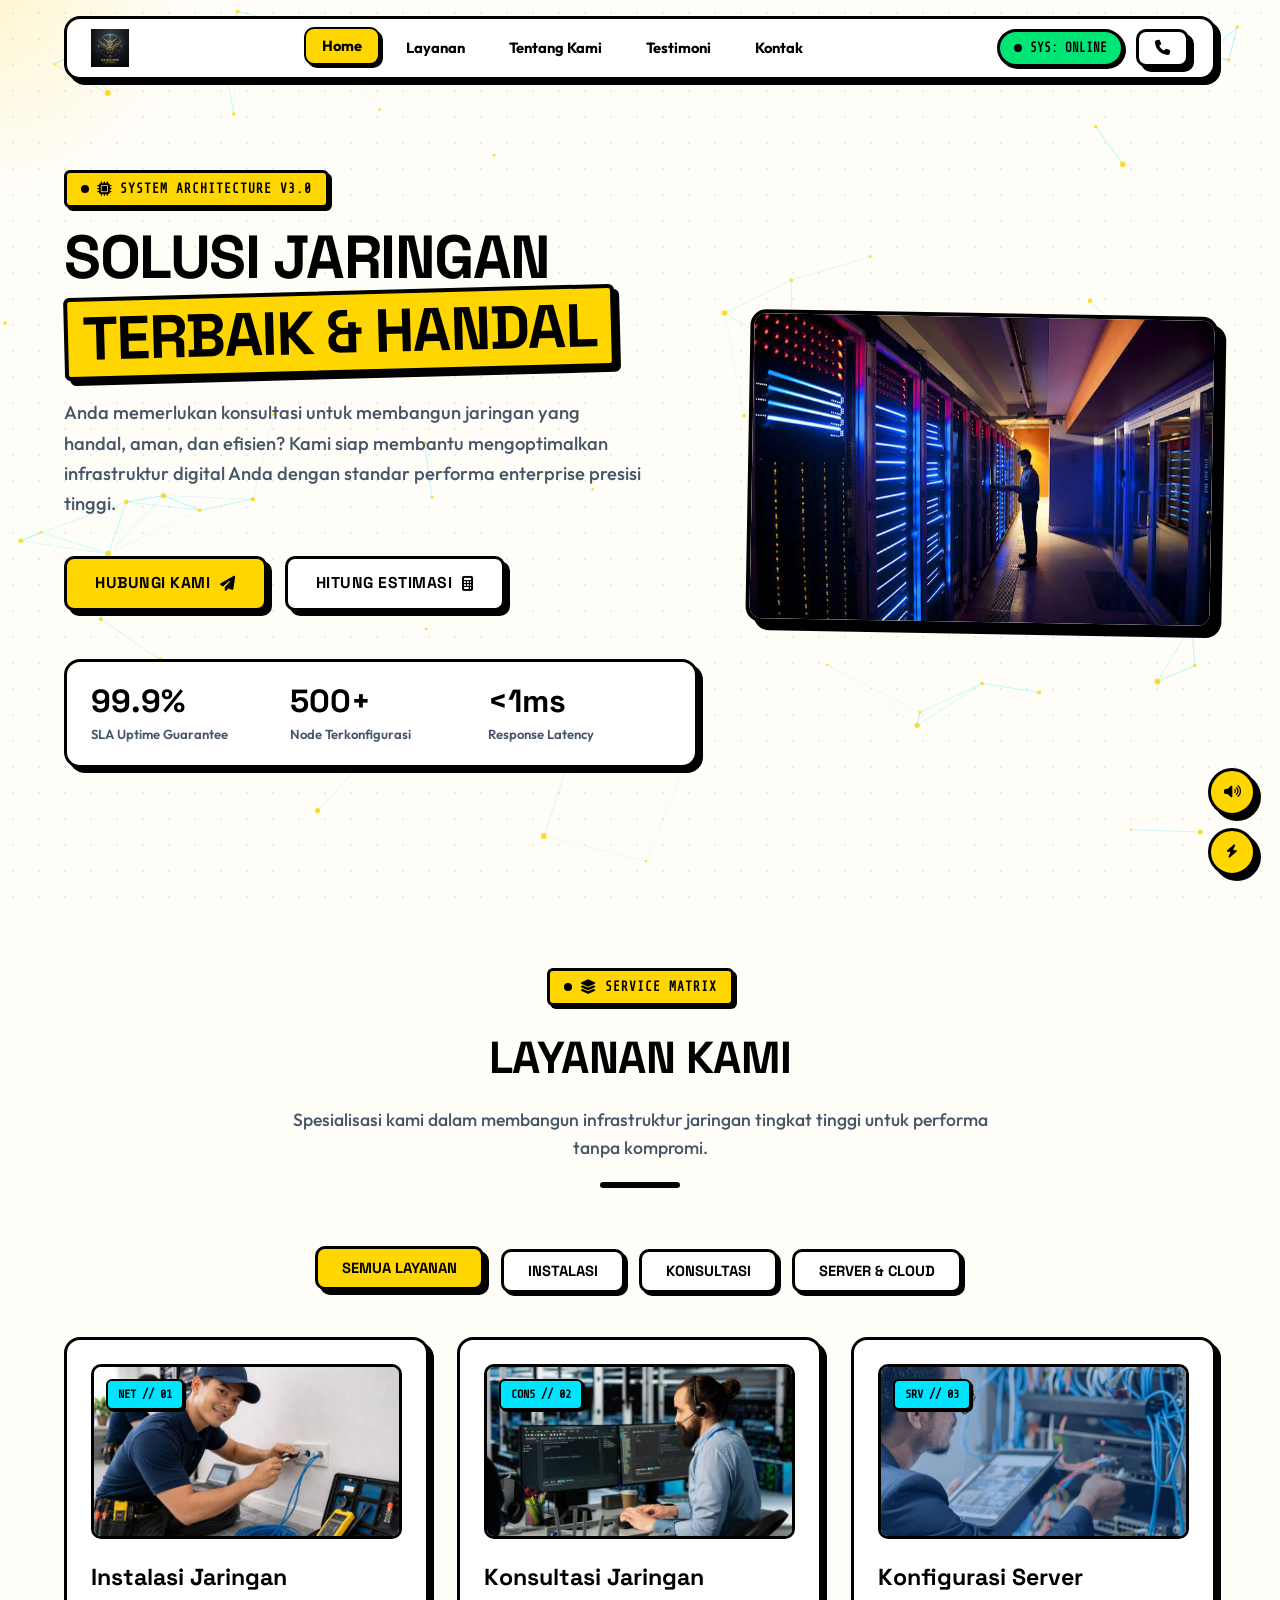
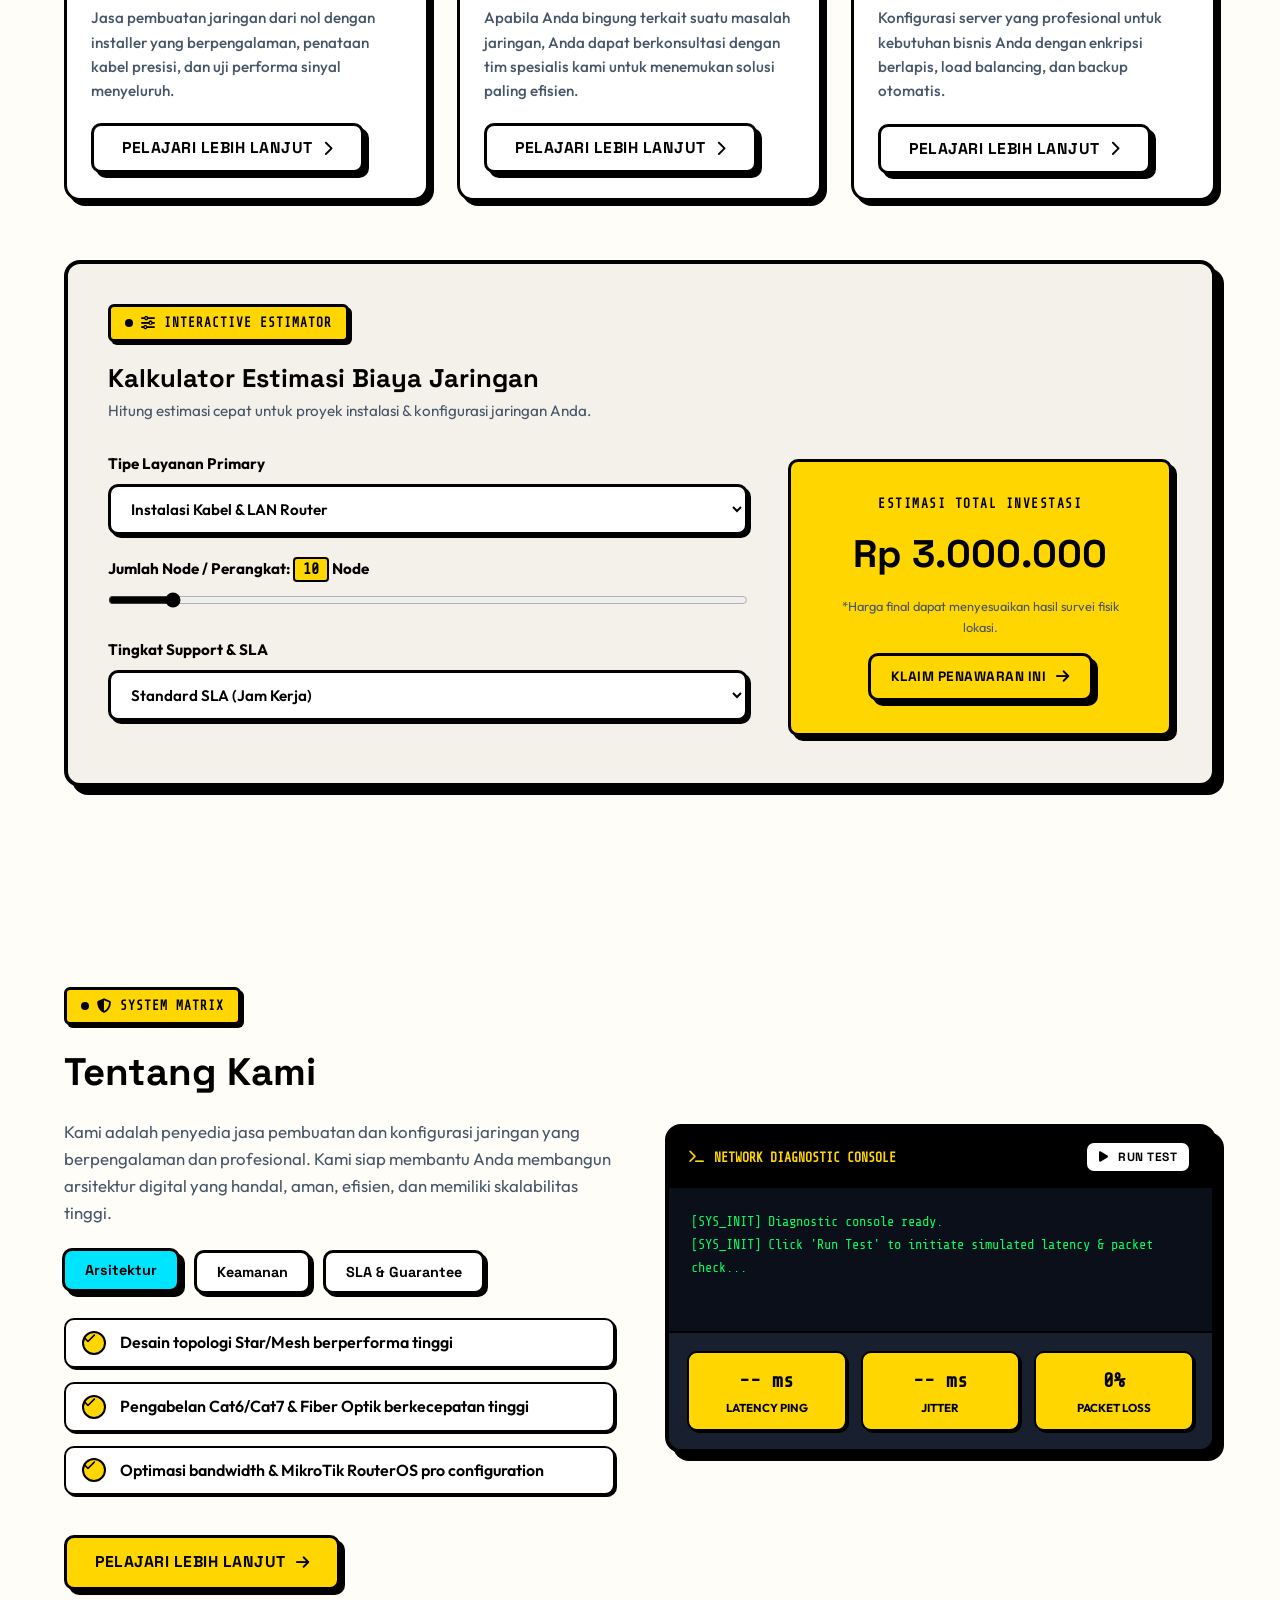
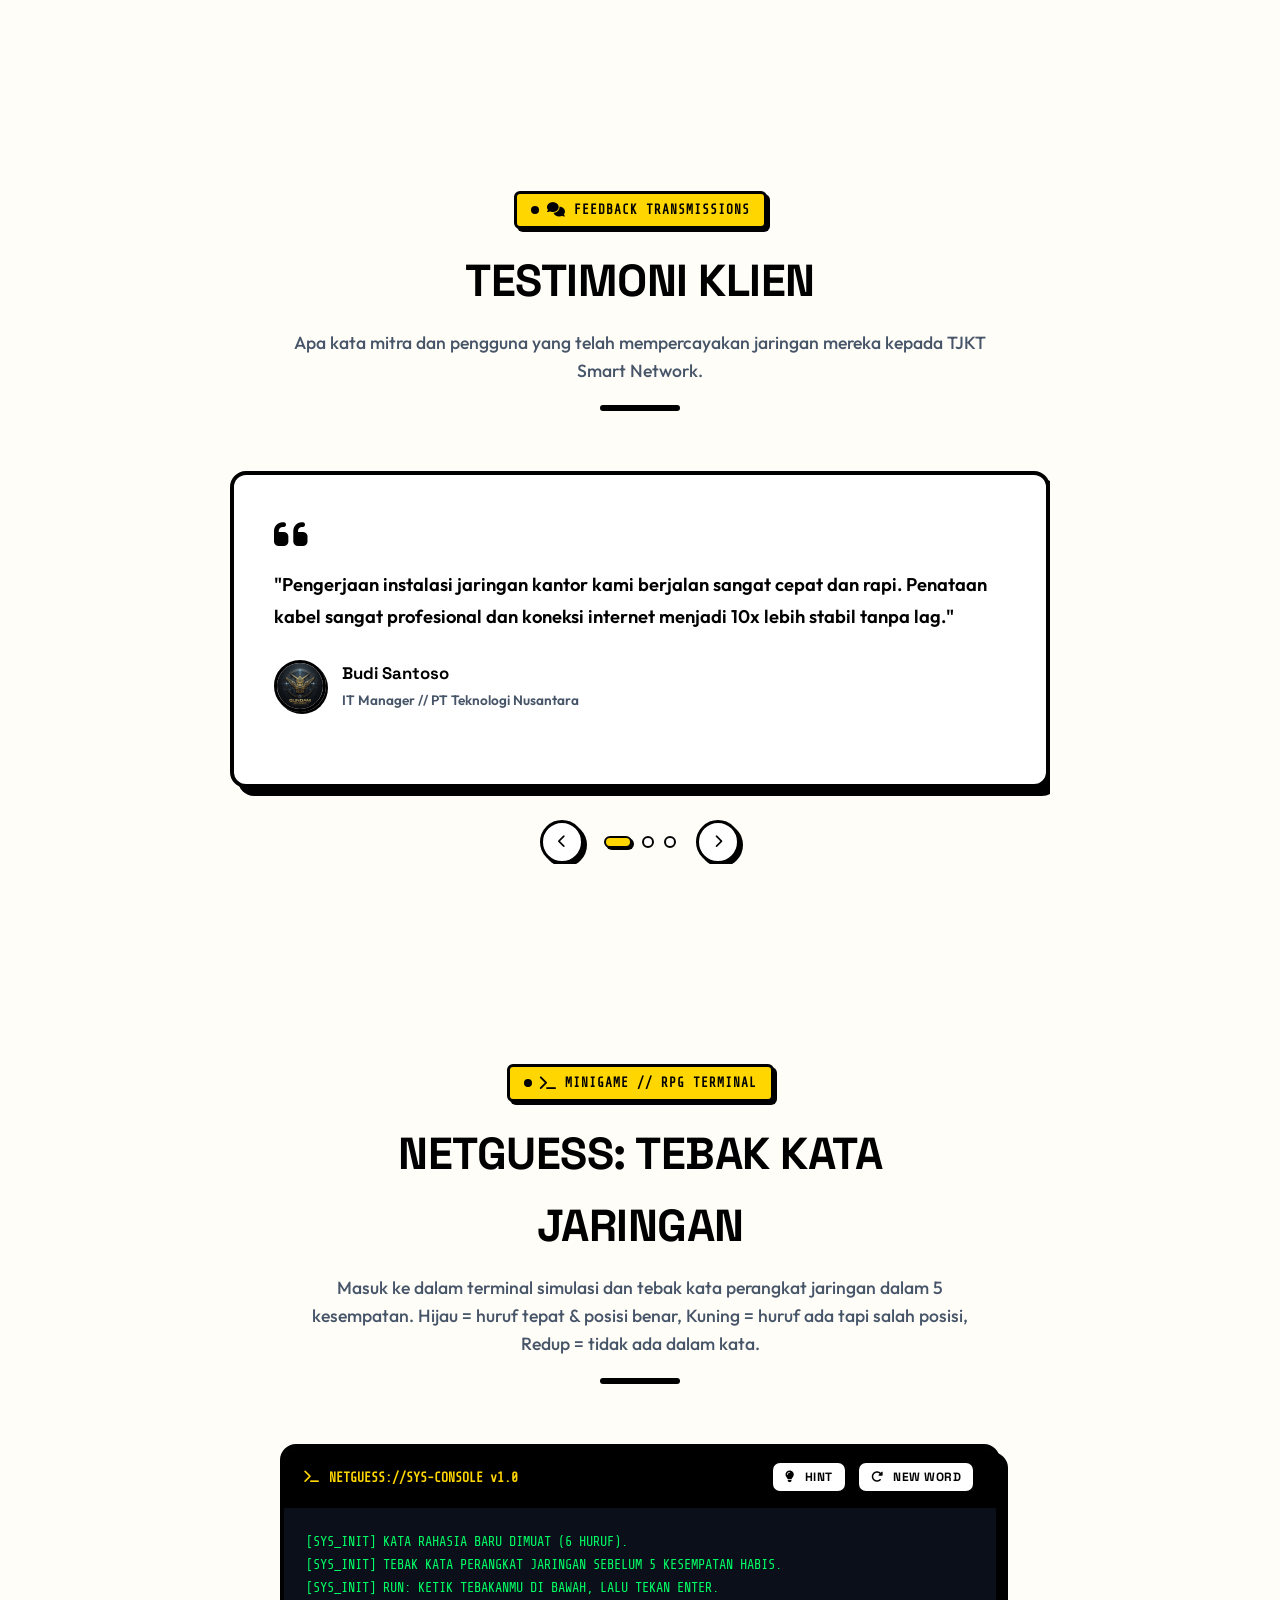
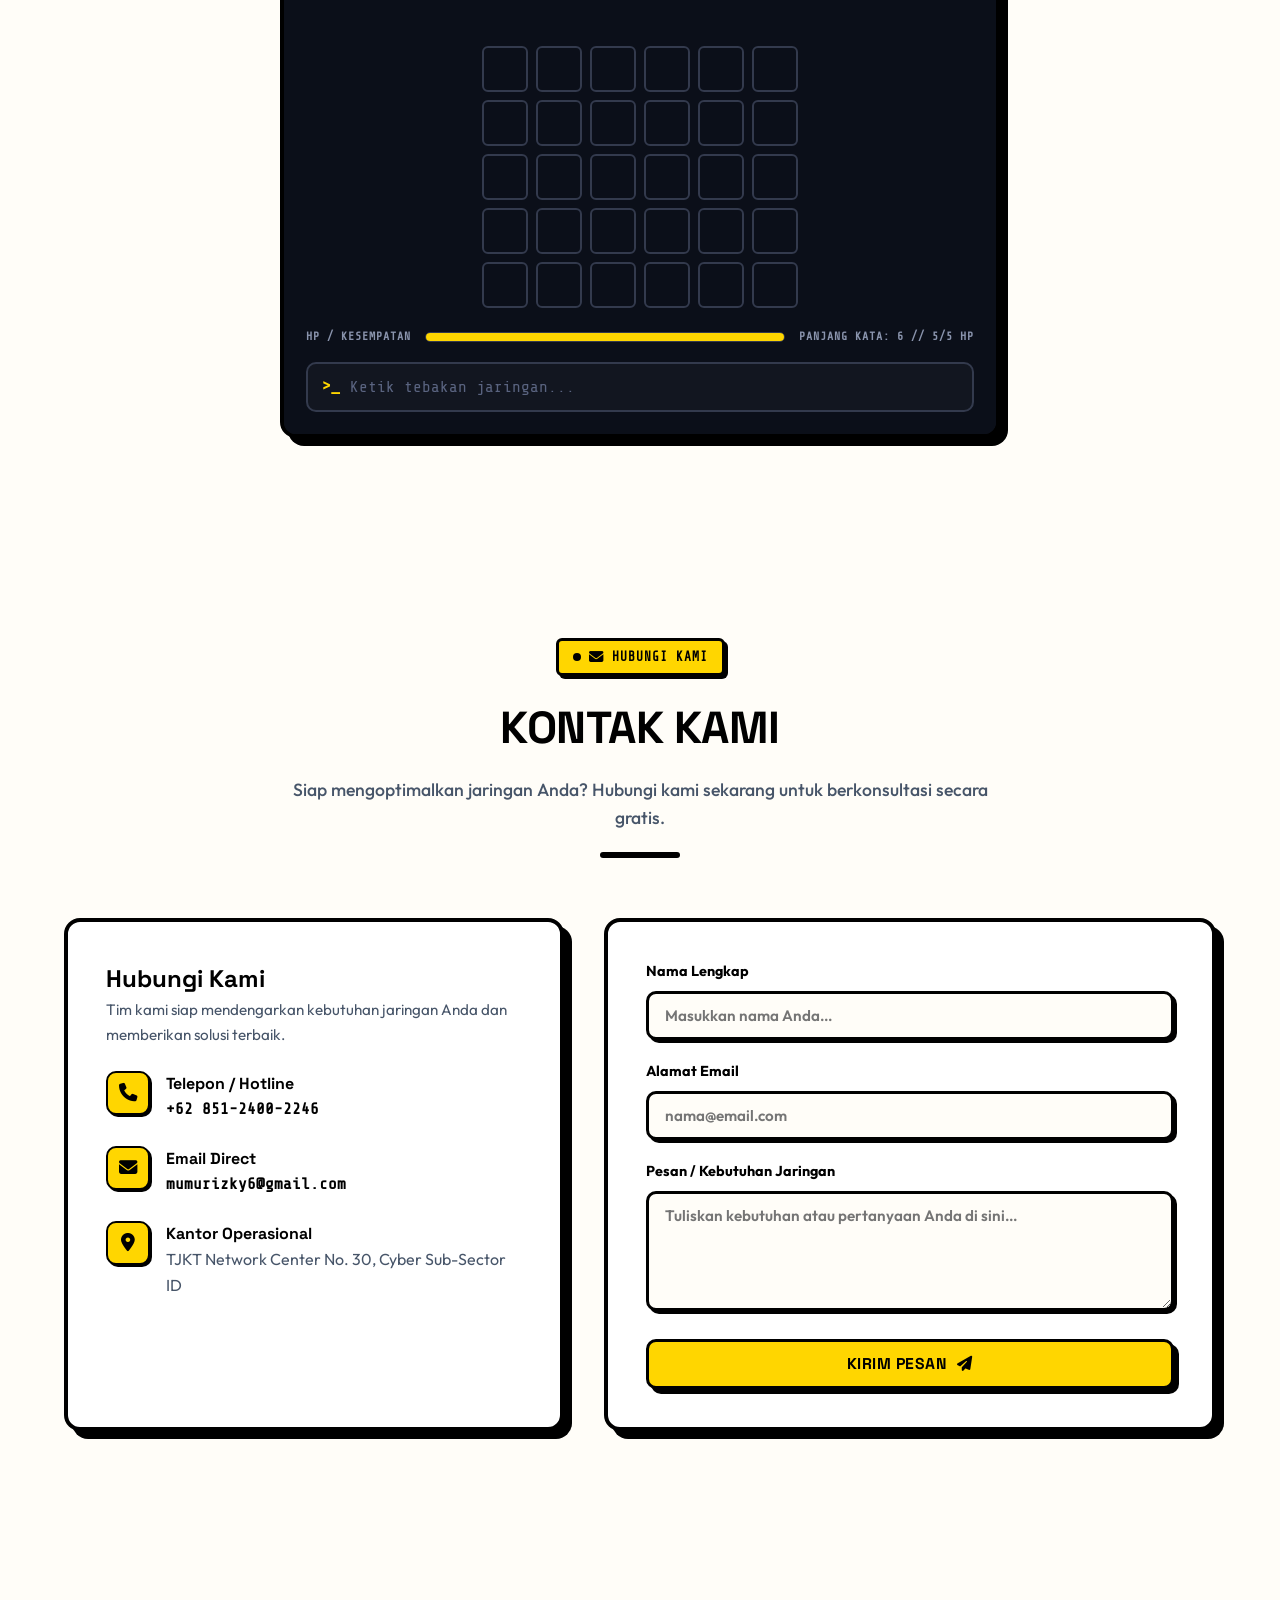
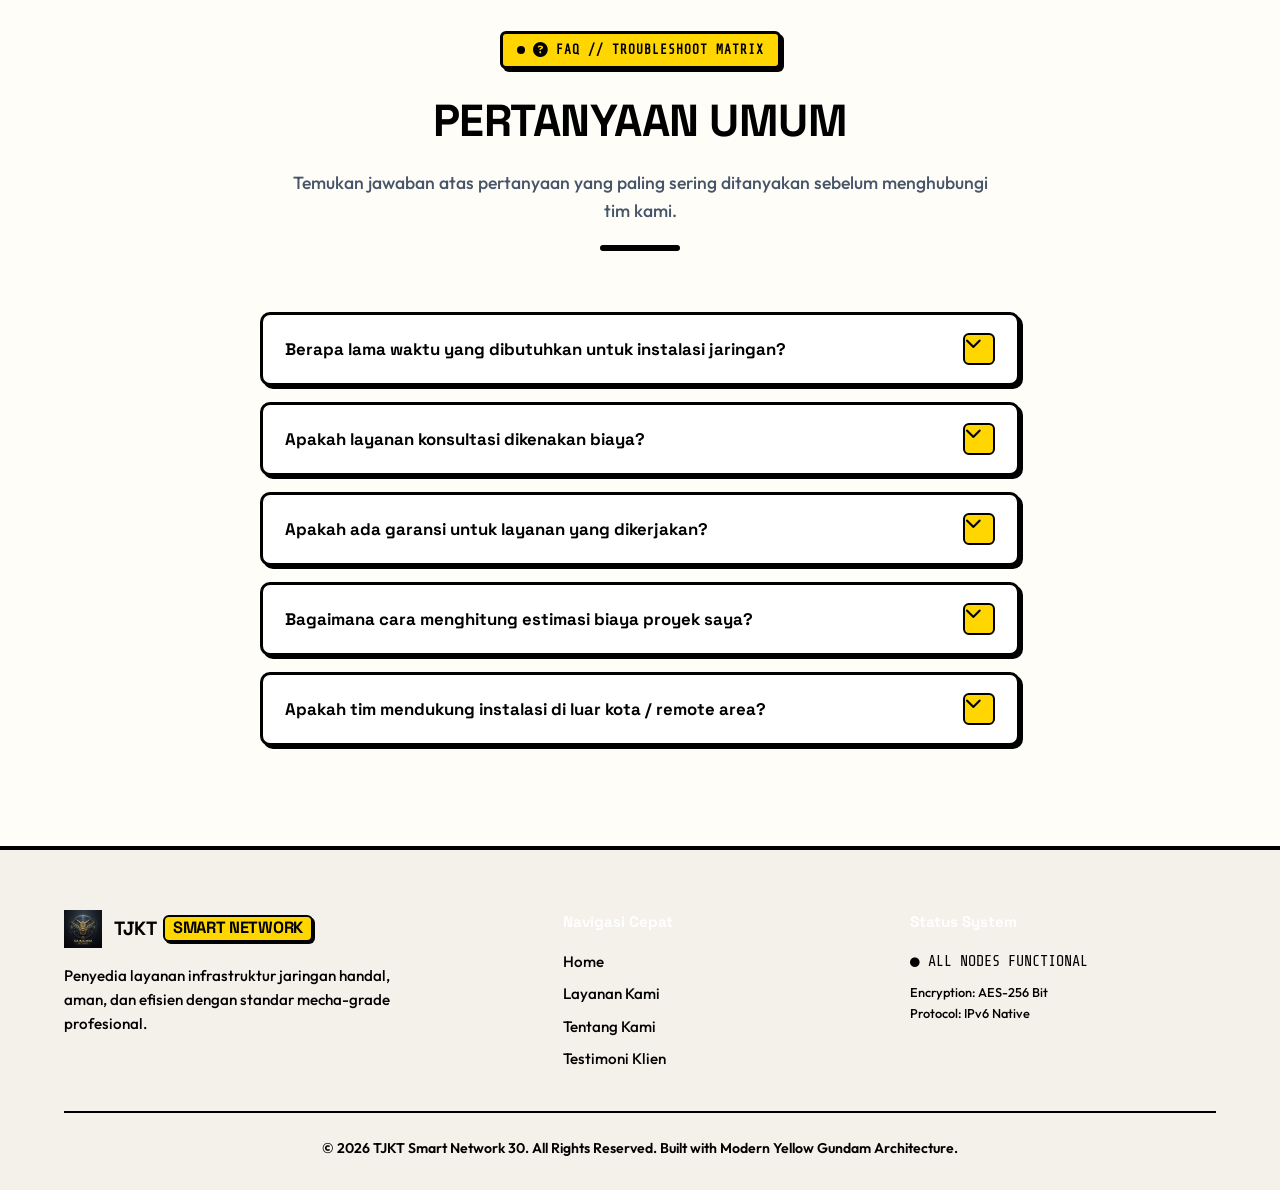
==== commit 42be70d5: "Adding FAQ page." ====
--- a/index.html
+++ b/index.html
@@ -543,6 +543,78 @@
         </div>
     </section>
 
+    <!-- FAQ SECTION -->
+    <section id="faq">
+        <div class="container">
+            <div class="section-header" data-reveal>
+                <div class="hud-tag"><i class="fa-solid fa-circle-question"></i> FAQ // TROUBLESHOOT MATRIX</div>
+                <h2>Pertanyaan Umum</h2>
+                <p>Temukan jawaban atas pertanyaan yang paling sering ditanyakan sebelum menghubungi tim kami.</p>
+                <div class="hud-line"></div>
+            </div>
+
+            <div class="faq-list" data-reveal style="--reveal-delay: 0.1s;">
+                <div class="faq-item">
+                    <button class="faq-question" type="button">
+                        <span>Berapa lama waktu yang dibutuhkan untuk instalasi jaringan?</span>
+                        <i class="fa-solid fa-chevron-down faq-icon"></i>
+                    </button>
+                    <div class="faq-answer">
+                        <p>Tergantung skala proyek. Instalasi jaringan rumah atau kantor kecil umumnya selesai dalam
+                            1–3 hari kerja. Untuk proyek enterprise multi-lantai dengan server & fiber optik, estimasi
+                            waktu bisa 1–2 minggu termasuk pengujian menyeluruh.</p>
+                    </div>
+                </div>
+
+                <div class="faq-item">
+                    <button class="faq-question" type="button">
+                        <span>Apakah layanan konsultasi dikenakan biaya?</span>
+                        <i class="fa-solid fa-chevron-down faq-icon"></i>
+                    </button>
+                    <div class="faq-answer">
+                        <p>Konsultasi awal dan audit kebutuhan jaringan adalah <strong>GRATIS</strong>. Biaya hanya
+                            berlaku jika Anda melanjutkan ke tahap desain arsitektur detail atau implementasi.</p>
+                    </div>
+                </div>
+
+                <div class="faq-item">
+                    <button class="faq-question" type="button">
+                        <span>Apakah ada garansi untuk layanan yang dikerjakan?</span>
+                        <i class="fa-solid fa-chevron-down faq-icon"></i>
+                    </button>
+                    <div class="faq-answer">
+                        <p>Ya. Setiap pekerjaan instalasi fisik dilindungi garansi pemeliharaan hingga <strong>12
+                                bulan</strong>. Konfigurasi server & keamanan juga disertai masa garansi konfigurasi
+                            serta dukungan tim tanggap darurat 24/7.</p>
+                    </div>
+                </div>
+
+                <div class="faq-item">
+                    <button class="faq-question" type="button">
+                        <span>Bagaimana cara menghitung estimasi biaya proyek saya?</span>
+                        <i class="fa-solid fa-chevron-down faq-icon"></i>
+                    </button>
+                    <div class="faq-answer">
+                        <p>Gunakan fitur <strong>Kalkulator Estimasi Biaya</strong> di bagian Layanan untuk melihat
+                            perkiraan cepat. Harga final akan menyesuaikan hasil survei fisik lokasi yang dilakukan
+                            tim kami.</p>
+                    </div>
+                </div>
+
+                <div class="faq-item">
+                    <button class="faq-question" type="button">
+                        <span>Apakah tim mendukung instalasi di luar kota / remote area?</span>
+                        <i class="fa-solid fa-chevron-down faq-icon"></i>
+                    </button>
+                    <div class="faq-answer">
+                        <p>Ya, kami melayani proyek di berbagai wilayah. Untuk lokasi di luar area operasional, kami
+                            akan menghitung biaya mobilisasi tim secara transparan sebelum konfirmasi pengerjaan.</p>
+                    </div>
+                </div>
+            </div>
+        </div>
+    </section>
+
     <!-- FOOTER -->
     <footer>
         <div class="container">
--- a/style.css
+++ b/style.css
@@ -1142,6 +1142,96 @@
     resize: vertical;
 }
 
+/* FAQ SECTION */
+#faq {
+    padding: 100px 0;
+    position: relative;
+}
+
+.faq-list {
+    max-width: 760px;
+    margin: 0 auto;
+    display: flex;
+    flex-direction: column;
+    gap: 16px;
+}
+
+.faq-item {
+    background: var(--bg-card);
+    border: var(--border-width-md) solid var(--border-black);
+    border-radius: var(--radius-md);
+    box-shadow: var(--shadow-sm);
+    overflow: hidden;
+    transition: box-shadow 0.2s var(--ease-bounce), transform 0.2s var(--ease-bounce);
+}
+
+.faq-item:hover {
+    transform: translate(-2px, -2px);
+    box-shadow: var(--shadow-md);
+}
+
+.faq-question {
+    width: 100%;
+    display: flex;
+    align-items: center;
+    justify-content: space-between;
+    gap: 16px;
+    padding: 18px 22px;
+    background: transparent;
+    border: none;
+    outline: none;
+    cursor: pointer;
+    font-family: var(--font-heading);
+    font-size: 1.05rem;
+    font-weight: 700;
+    color: var(--text-black);
+    text-align: left;
+}
+
+.faq-icon {
+    flex-shrink: 0;
+    width: 32px;
+    height: 32px;
+    border: 2px solid var(--border-black);
+    border-radius: var(--radius-sm);
+    background: var(--neo-yellow);
+    display: flex;
+    align-items: center;
+    justify-content: center;
+    transition: transform 0.3s var(--ease-bounce);
+}
+
+.faq-answer {
+    max-height: 0;
+    overflow: hidden;
+    transition: max-height 0.35s var(--ease-out-expo);
+}
+
+.faq-answer p {
+    padding: 0 22px 22px 22px;
+    color: var(--text-muted);
+    font-size: 0.98rem;
+    font-weight: 500;
+    line-height: 1.7;
+}
+
+.faq-answer strong {
+    color: var(--text-black);
+}
+
+.faq-item.active {
+    background: #FFF9C4;
+    box-shadow: var(--shadow-md);
+}
+
+.faq-item.active .faq-question {
+    padding-bottom: 8px;
+}
+
+.faq-item.active .faq-icon {
+    transform: rotate(180deg);
+}
+
 /* FOOTER */
 footer {
     background: var(--bg-surface);
